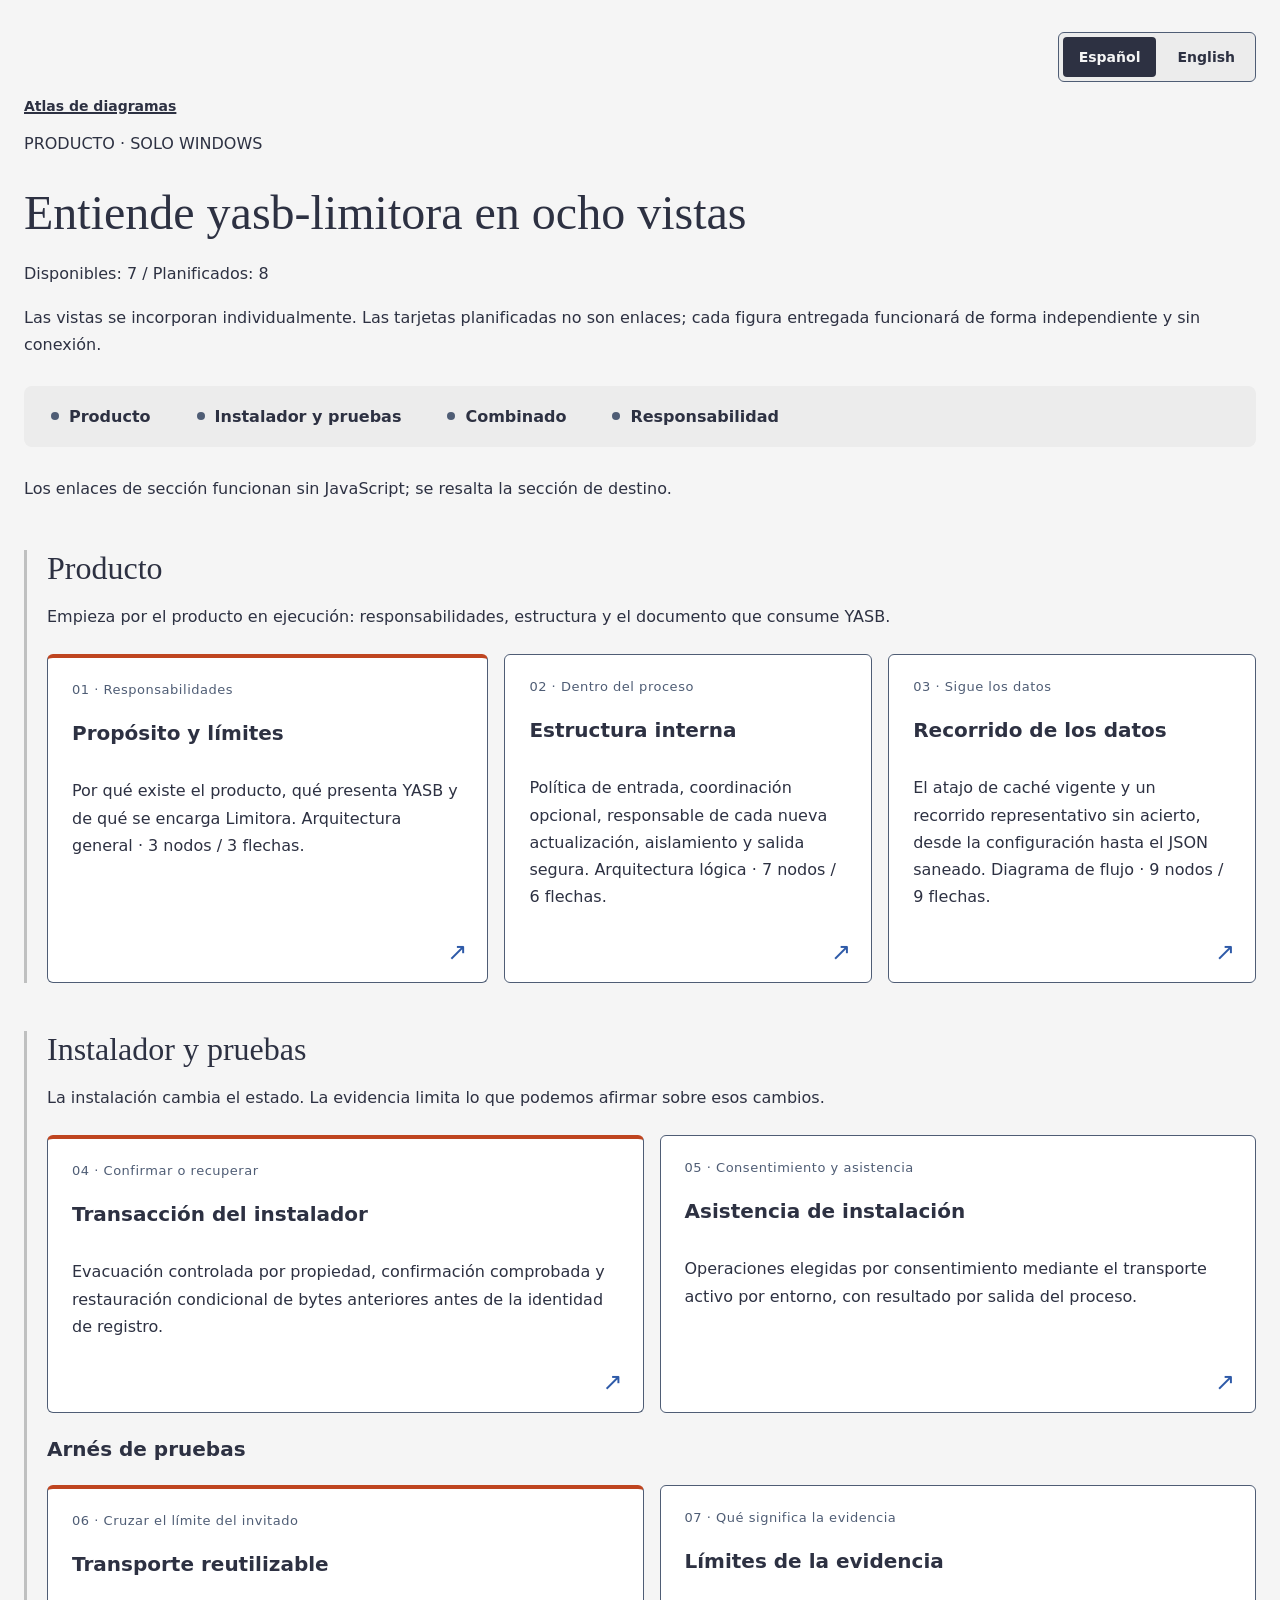
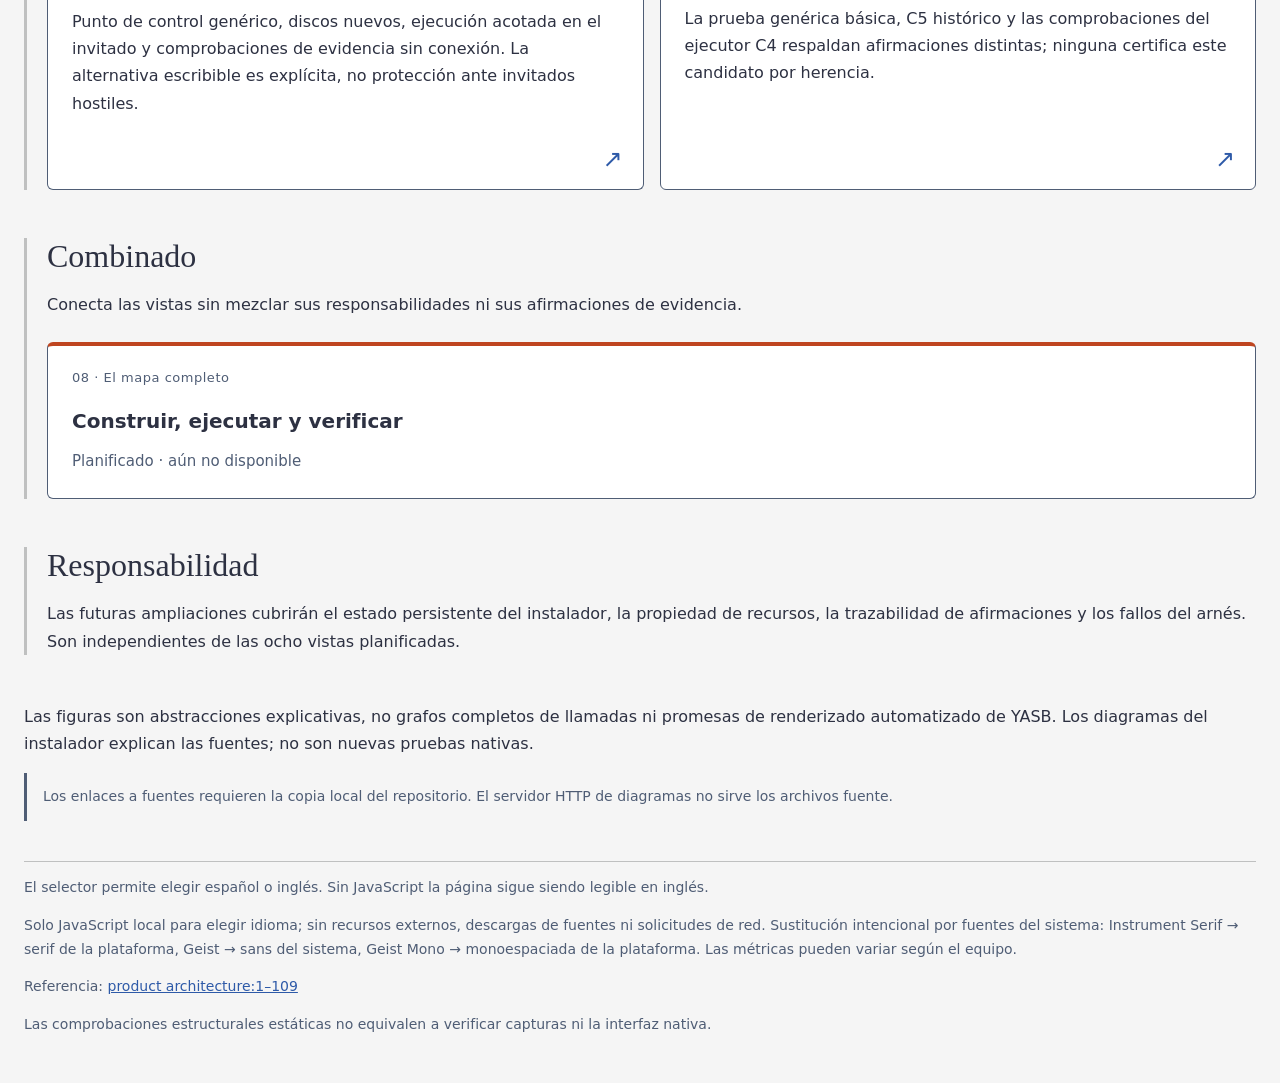
==== docs/diagramas/index.html @ bfb85fe0 "docs(atlas): distinguish historical and current proof claims" ====
<!doctype html>
<html lang="en">
<head>
<meta charset="utf-8">
<meta name="viewport" content="width=device-width, initial-scale=1">
<title>yasb-limitora product diagrams</title>
<style>
*{box-sizing:border-box}
body{margin:0;background:#f5f5f5;color:#2d3142;font-family:'Geist',system-ui,sans-serif}
main{max-width:1280px;min-width:0;margin:auto;padding:32px 24px}
h1{font:400 clamp(32px,4vw,48px) 'Instrument Serif',serif;max-width:840px;line-height:1.15;margin:28px 0 20px}
h2{font:400 32px 'Instrument Serif',serif;margin:0 0 12px}
h3{font-size:20px;margin:0 0 16px}
a{color:#2e5aa8}
p{line-height:1.7}
footer{border-top:1px solid #bfc0c0;margin-top:40px;font-size:14px;color:#4f5d75}
.breadcrumb{display:flex;flex-wrap:wrap;gap:12px;align-items:center;font-size:14px;margin:16px 0;color:#4f5d75}
.breadcrumb [aria-current=page]{font-weight:600;color:#2d3142;text-decoration-thickness:2px}
.section-nav{display:flex;flex-wrap:wrap;gap:8px;padding:8px;background:#ececec;border-radius:8px;margin:28px 0}
.section-nav a{display:flex;align-items:center;gap:10px;padding:12px 18px;border:1px solid transparent;border-radius:4px;color:#2d3142;text-decoration:none;font-weight:600}
.section-nav a::before{content:'';width:8px;height:8px;border-radius:50%;background:#4f5d75;display:inline-block;flex-shrink:0}
.section-nav a:hover{border-color:#2e5aa8}
.atlas-area{margin:48px 0;padding:0 0 0 20px;border-left:3px solid #bfc0c0;scroll-margin-top:24px}
.atlas-area:target{border-left-color:#bf4520}
.card-grid{display:grid;grid-template-columns:1.2fr 1fr 1fr;gap:16px;margin:24px 0}
.installer-grid{grid-template-columns:1fr 1fr}
.atlas-card,.planned-card{position:relative;display:flex;flex-direction:column;min-width:0;padding:24px;background:#fff;border:1px solid #4f5d75;border-radius:6px;color:#2d3142;text-decoration:none}
.atlas-card:first-child,.planned-card:first-child{border-top:4px solid #bf4520}
.atlas-card:hover{border-color:#2e5aa8;background:#ececec}
.card-enter::after{content:'↗';position:absolute;right:20px;bottom:16px;color:#2e5aa8;font-size:24px}
.atlas-card{padding-bottom:56px}
.card-kicker{font-size:13px;letter-spacing:.04em;color:#4f5d75;margin-bottom:24px}
.planned-card p{margin:0;font-size:15px;color:#4f5d75}
.combined-grid{grid-template-columns:1fr}
.source-hint{padding:12px 16px;border-left:3px solid #4f5d75;font-size:14px;color:#4f5d75}
[hidden]{display:none!important}
#language-controls{width:fit-content;margin-left:auto;border:1px solid #4f5d75;border-radius:6px;padding:4px;background:#ececec}
#language-controls button{font:600 14px 'Geist',system-ui,sans-serif;min-height:40px;padding:8px 16px;border:0;background:transparent;color:#2d3142;cursor:pointer}
#language-controls [aria-pressed=true]{background:#2d3142;color:#f5f5f5;border-radius:4px}
a:focus-visible,button:focus-visible{outline:3px solid #2e5aa8;outline-offset:4px}
@media(max-width:900px){.card-grid{grid-template-columns:1fr 1fr}}
@media(max-width:640px){main{padding:20px 16px}.section-nav a{padding:10px 12px}.atlas-area{padding-left:12px}.card-grid{grid-template-columns:1fr}.planned-card{padding:20px}.card-kicker{margin-bottom:16px}}
@media print{#language-controls{display:none}.card-grid{grid-template-columns:1fr 1fr}.planned-card{break-inside:avoid}}
</style>
</head>
<body><main>
<div id="language-controls" hidden role="group" aria-label="Language" data-i18n-label="Language"><button type="button" data-language="es" lang="es" aria-pressed="false">Español</button> <button type="button" data-language="en" lang="en" aria-pressed="false">English</button></div>
<nav class="breadcrumb" aria-label="Breadcrumb" data-i18n-label="Breadcrumb"><a href="index.html" aria-current="page">Diagram atlas</a></nav>
<p>PRODUCT · WINDOWS ONLY</p>
<h1>Understand yasb-limitora in eight views</h1>
<p>Available: 7 / Planned: 8</p>
<p>Views arrive individually. Planned cards are not links; each delivered figure will work independently and offline.</p>
<nav class="section-nav" aria-label="Sections" data-i18n-label="Sections"><a href="#product">Product</a><a href="#installer">Installer &amp; proof</a><a href="#combined">Combined</a><a href="#responsibility">Responsibility</a></nav>
<p>Section links work without JavaScript; the destination section is highlighted.</p>
<section id="product" class="atlas-area">
<h2>Product</h2>
<p>Start with the running product: ownership, structure, and the document YASB consumes.</p>
<div class="card-grid">
<a class="atlas-card" href="purpose.html"><span class="card-kicker">01 · Ownership</span><h3>Purpose and boundaries</h3><p>Why the product exists, what YASB presents, and what Limitora owns. Architecture overview · 3 nodes / 3 arrows.</p><span class="card-enter" aria-hidden="true"></span></a>
<a class="atlas-card" href="structure.html"><span class="card-kicker">02 · Inside the process</span><h3>Internal structure</h3><p>Entry policy, optional coordination, fresh refresh ownership, isolation, and safe output. Logical architecture · 7 nodes / 6 arrows.</p><span class="card-enter" aria-hidden="true"></span></a>
<a class="atlas-card" href="data-journey.html"><span class="card-kicker">03 · Follow the data</span><h3>Data journey</h3><p>The fresh-hit shortcut and representative miss path, from configuration to sanitized JSON. Flowchart · 9 nodes / 9 arrows.</p><span class="card-enter" aria-hidden="true"></span></a>
</div>
</section>
<section id="installer" class="atlas-area">
<h2>Installer &amp; proof</h2>
<p>Installation changes state. Evidence limits what we can claim about those changes.</p>
<div class="card-grid installer-grid">
<a class="atlas-card" href="installer-transaction.html"><span class="card-kicker">04 · Commit or recover</span><h3>Installer transaction</h3><p>Ownership-gated evacuation, checked commit, and conditional restoration of prior bytes before registry identity.</p><span class="card-enter" aria-hidden="true"></span></a>
<a class="atlas-card" href="setup-assist.html"><span class="card-kicker">05 · Consent and assistance</span><h3>Setup assistance</h3><p>Consent-selected operations over the active environment transport, with completion reported by process exit.</p><span class="card-enter" aria-hidden="true"></span></a>
</div>
<div id="proof"><h3>Proof harness</h3>
<div class="card-grid installer-grid">
<a class="atlas-card" href="proof-harness.html"><span class="card-kicker">06 · Across the guest boundary</span><h3>Reusable transport</h3><p>Generic checkpoint, fresh disks, bounded guest execution and offline evidence checks. Writable fallback is explicit, not hostile-guest protection.</p><span class="card-enter" aria-hidden="true"></span></a>
<a class="atlas-card" href="proof-cases.html"><span class="card-kicker">07 · What the evidence means</span><h3>Evidence boundaries</h3><p>Generic smoke, historical C5 and C4 runner checks make different claims; none certifies this candidate by inheritance.</p><span class="card-enter" aria-hidden="true"></span></a>
</div></div>
</section>
<section id="combined" class="atlas-area">
<h2>Combined</h2>
<p>Connect the views without merging their responsibilities or evidence claims.</p>
<div class="card-grid combined-grid">
<article class="planned-card"><span class="card-kicker">08 · The complete map</span><h3>Build, run and verify</h3><p>Planned · not yet available</p></article>
</div>
</section>
<section id="responsibility" class="atlas-area">
<h2>Responsibility</h2>
<p>Future additions will cover persistent installer state, resource ownership, claim traceability, and harness failures. These additions are separate from the eight planned views.</p>
</section>
<p>Figures are explanatory abstractions, not complete call graphs or promises of automated YASB rendering. Installer diagrams explain source behavior, not new native proof.</p>
<p class="source-hint">Source links require the local checkout. The diagram-only HTTP server does not serve source files.</p>
<footer>
<p>Spanish and English are available through the language selector. Without JavaScript the page remains readable in English.</p>
<p>Only local language-selection JavaScript; no external assets, font downloads, or network requests. Intentional system fallback: Instrument Serif → platform serif, Geist → system sans, Geist Mono → platform monospace. Font metrics can vary by machine.</p>
<p>Reference: <a href="../architecture/README.md#L1-L109">product architecture:1–109</a></p>
<p>Static structural checks do not constitute screenshot or native UI verification.</p>
</footer>
</main>
<script>
(() => {
  'use strict';
  const translations = {
    "yasb-limitora product diagrams": "Diagramas del producto yasb-limitora",
    "Language": "Idioma",
    "Breadcrumb": "Ruta de navegación",
    "Sections": "Secciones",
    "Diagram atlas": "Atlas de diagramas",
    "PRODUCT · WINDOWS ONLY": "PRODUCTO · SOLO WINDOWS",
    "Understand yasb-limitora in eight views": "Entiende yasb-limitora en ocho vistas",
    "Available: 7 / Planned: 8": "Disponibles: 7 / Planificados: 8",
    "Views arrive individually. Planned cards are not links; each delivered figure will work independently and offline.": "Las vistas se incorporan individualmente. Las tarjetas planificadas no son enlaces; cada figura entregada funcionará de forma independiente y sin conexión.",
    "Product": "Producto",
    "Installer & proof": "Instalador y pruebas",
    "Combined": "Combinado",
    "Responsibility": "Responsabilidad",
    "Section links work without JavaScript; the destination section is highlighted.": "Los enlaces de sección funcionan sin JavaScript; se resalta la sección de destino.",
    "Start with the running product: ownership, structure, and the document YASB consumes.": "Empieza por el producto en ejecución: responsabilidades, estructura y el documento que consume YASB.",
    "01 · Ownership": "01 · Responsabilidades",
    "02 · Inside the process": "02 · Dentro del proceso",
    "03 · Follow the data": "03 · Sigue los datos",
    "04 · Commit or recover": "04 · Confirmar o recuperar",
    "05 · Consent and assistance": "05 · Consentimiento y asistencia",
    "06 · Across the guest boundary": "06 · Cruzar el límite del invitado",
    "07 · What the evidence means": "07 · Qué significa la evidencia",
    "08 · The complete map": "08 · El mapa completo",
    "Purpose and boundaries": "Propósito y límites",
    "Why the product exists, what YASB presents, and what Limitora owns. Architecture overview · 3 nodes / 3 arrows.": "Por qué existe el producto, qué presenta YASB y de qué se encarga Limitora. Arquitectura general · 3 nodos / 3 flechas.",
    "Internal structure": "Estructura interna",
    "Entry policy, optional coordination, fresh refresh ownership, isolation, and safe output. Logical architecture · 7 nodes / 6 arrows.": "Política de entrada, coordinación opcional, responsable de cada nueva actualización, aislamiento y salida segura. Arquitectura lógica · 7 nodos / 6 flechas.",
    "Data journey": "Recorrido de los datos",
    "The fresh-hit shortcut and representative miss path, from configuration to sanitized JSON. Flowchart · 9 nodes / 9 arrows.": "El atajo de caché vigente y un recorrido representativo sin acierto, desde la configuración hasta el JSON saneado. Diagrama de flujo · 9 nodos / 9 flechas.",
    "Installer transaction": "Transacción del instalador",
    "Ownership-gated evacuation, checked commit, and conditional restoration of prior bytes before registry identity.": "Evacuación controlada por propiedad, confirmación comprobada y restauración condicional de bytes anteriores antes de la identidad de registro.",
    "Setup assistance": "Asistencia de instalación",
    "Consent-selected operations over the active environment transport, with completion reported by process exit.": "Operaciones elegidas por consentimiento mediante el transporte activo por entorno, con resultado por salida del proceso.",
    "Reusable transport": "Transporte reutilizable",
    "Generic checkpoint, fresh disks, bounded guest execution and offline evidence checks. Writable fallback is explicit, not hostile-guest protection.": "Punto de control genérico, discos nuevos, ejecución acotada en el invitado y comprobaciones de evidencia sin conexión. La alternativa escribible es explícita, no protección ante invitados hostiles.",
    "Evidence boundaries": "Límites de la evidencia",
    "Generic smoke, historical C5 and C4 runner checks make different claims; none certifies this candidate by inheritance.": "La prueba genérica básica, C5 histórico y las comprobaciones del ejecutor C4 respaldan afirmaciones distintas; ninguna certifica este candidato por herencia.",
    "Build, run and verify": "Construir, ejecutar y verificar",
    "Planned · not yet available": "Planificado · aún no disponible",
    "Proof harness": "Arnés de pruebas",
    "Installation changes state. Evidence limits what we can claim about those changes.": "La instalación cambia el estado. La evidencia limita lo que podemos afirmar sobre esos cambios.",
    "Connect the views without merging their responsibilities or evidence claims.": "Conecta las vistas sin mezclar sus responsabilidades ni sus afirmaciones de evidencia.",
    "Future additions will cover persistent installer state, resource ownership, claim traceability, and harness failures. These additions are separate from the eight planned views.": "Las futuras ampliaciones cubrirán el estado persistente del instalador, la propiedad de recursos, la trazabilidad de afirmaciones y los fallos del arnés. Son independientes de las ocho vistas planificadas.",
    "Figures are explanatory abstractions, not complete call graphs or promises of automated YASB rendering. Installer diagrams explain source behavior, not new native proof.": "Las figuras son abstracciones explicativas, no grafos completos de llamadas ni promesas de renderizado automatizado de YASB. Los diagramas del instalador explican las fuentes; no son nuevas pruebas nativas.",
    "Source links require the local checkout. The diagram-only HTTP server does not serve source files.": "Los enlaces a fuentes requieren la copia local del repositorio. El servidor HTTP de diagramas no sirve los archivos fuente.",
    "Spanish and English are available through the language selector. Without JavaScript the page remains readable in English.": "El selector permite elegir español o inglés. Sin JavaScript la página sigue siendo legible en inglés.",
    "Only local language-selection JavaScript; no external assets, font downloads, or network requests. Intentional system fallback: Instrument Serif → platform serif, Geist → system sans, Geist Mono → platform monospace. Font metrics can vary by machine.": "Solo JavaScript local para elegir idioma; sin recursos externos, descargas de fuentes ni solicitudes de red. Sustitución intencional por fuentes del sistema: Instrument Serif → serif de la plataforma, Geist → sans del sistema, Geist Mono → monoespaciada de la plataforma. Las métricas pueden variar según el equipo.",
    "Reference:": "Referencia:",
    "Static structural checks do not constitute screenshot or native UI verification.": "Las comprobaciones estructurales estáticas no equivalen a verificar capturas ni la interfaz nativa."
  };
  const walker = document.createTreeWalker(document.documentElement, NodeFilter.SHOW_TEXT);
  const entries = [];
  while (walker.nextNode()) {
    const node = walker.currentNode;
    if (node.parentElement.closest('script, style, code, button')) continue;
    const english = node.textContent.trim();
    if (Object.prototype.hasOwnProperty.call(translations, english)) {
      entries.push({node, original: node.textContent, english});
    }
  }
  const controls = document.getElementById('language-controls');
  const buttons = controls.querySelectorAll('button');
  const applyLanguage = language => {
    for (const {node, original, english} of entries) {
      node.textContent = original.replace(english, language === 'es' ? translations[english] : english);
    }
    document.documentElement.lang = language;
    for (const element of document.querySelectorAll('[data-i18n-label]')) {
      const english = element.dataset.i18nLabel;
      element.setAttribute('aria-label', language === 'es' ? translations[english] : english);
    }
    for (const button of buttons) button.setAttribute('aria-pressed', String(button.dataset.language === language));
  };
  let language = 'es';
  try {
    const saved = localStorage.getItem('yasb-limitora-language');
    if (saved === 'es' || saved === 'en') language = saved;
  } catch (_) { /* Storage may be unavailable, including on file://. */ }
  applyLanguage(language);
  for (const button of buttons) button.addEventListener('click', () => {
    const selected = button.dataset.language;
    if (selected !== 'es' && selected !== 'en') return;
    applyLanguage(selected);
    try { localStorage.setItem('yasb-limitora-language', selected); } catch (_) { /* Session-only choice. */ }
  });
  controls.hidden = false;
})();
</script>
</body>
</html>
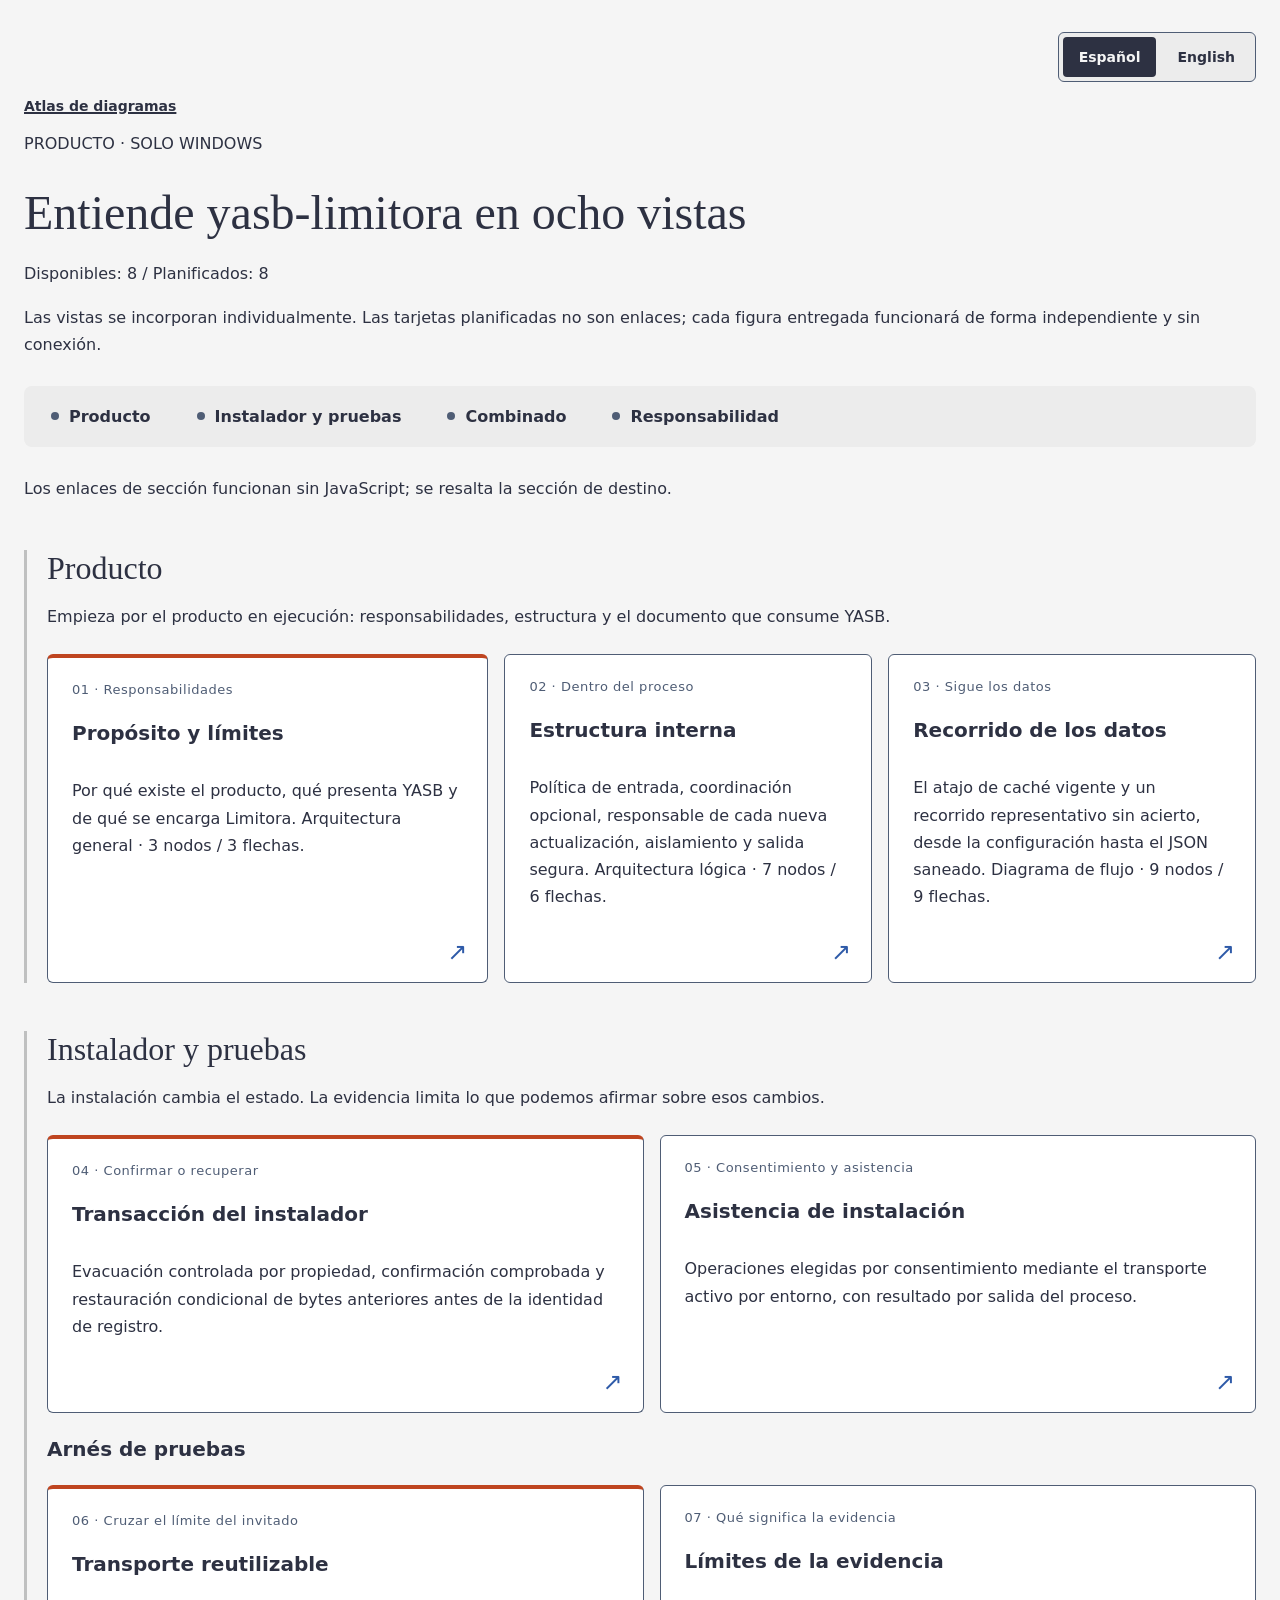
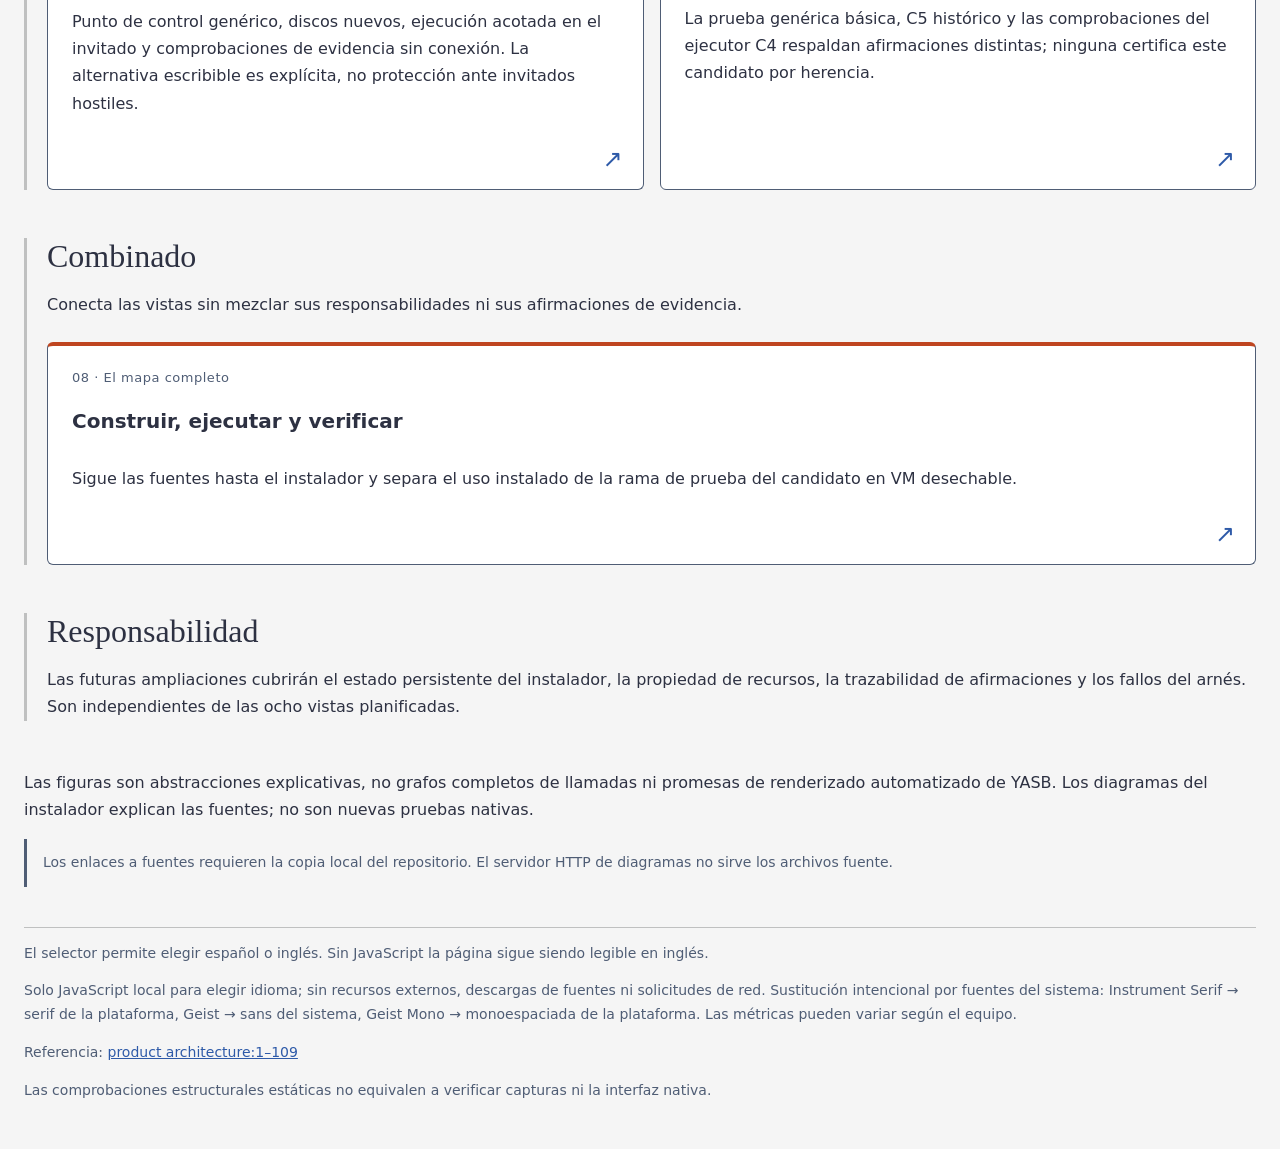
==== commit a6a97e5b: "docs(atlas): connect build installation runtime and verification" ====
--- a/docs/diagramas/index.html
+++ b/docs/diagramas/index.html
@@ -48,7 +48,7 @@
 <nav class="breadcrumb" aria-label="Breadcrumb" data-i18n-label="Breadcrumb"><a href="index.html" aria-current="page">Diagram atlas</a></nav>
 <p>PRODUCT · WINDOWS ONLY</p>
 <h1>Understand yasb-limitora in eight views</h1>
-<p>Available: 7 / Planned: 8</p>
+<p>Available: 8 / Planned: 8</p>
 <p>Views arrive individually. Planned cards are not links; each delivered figure will work independently and offline.</p>
 <nav class="section-nav" aria-label="Sections" data-i18n-label="Sections"><a href="#product">Product</a><a href="#installer">Installer &amp; proof</a><a href="#combined">Combined</a><a href="#responsibility">Responsibility</a></nav>
 <p>Section links work without JavaScript; the destination section is highlighted.</p>
@@ -78,7 +78,7 @@
 <h2>Combined</h2>
 <p>Connect the views without merging their responsibilities or evidence claims.</p>
 <div class="card-grid combined-grid">
-<article class="planned-card"><span class="card-kicker">08 · The complete map</span><h3>Build, run and verify</h3><p>Planned · not yet available</p></article>
+<a class="atlas-card" href="lifecycle-verify.html"><span class="card-kicker">08 · The complete map</span><h3>Build, run and verify</h3><p>Follow source to setup, then separate installed runtime from the disposable-VM candidate proof branch.</p><span class="card-enter" aria-hidden="true"></span></a>
 </div>
 </section>
 <section id="responsibility" class="atlas-area">
@@ -105,7 +105,7 @@
     "Diagram atlas": "Atlas de diagramas",
     "PRODUCT · WINDOWS ONLY": "PRODUCTO · SOLO WINDOWS",
     "Understand yasb-limitora in eight views": "Entiende yasb-limitora en ocho vistas",
-    "Available: 7 / Planned: 8": "Disponibles: 7 / Planificados: 8",
+    "Available: 8 / Planned: 8": "Disponibles: 8 / Planificados: 8",
     "Views arrive individually. Planned cards are not links; each delivered figure will work independently and offline.": "Las vistas se incorporan individualmente. Las tarjetas planificadas no son enlaces; cada figura entregada funcionará de forma independiente y sin conexión.",
     "Product": "Producto",
     "Installer & proof": "Instalador y pruebas",
@@ -136,6 +136,7 @@
     "Evidence boundaries": "Límites de la evidencia",
     "Generic smoke, historical C5 and C4 runner checks make different claims; none certifies this candidate by inheritance.": "La prueba genérica básica, C5 histórico y las comprobaciones del ejecutor C4 respaldan afirmaciones distintas; ninguna certifica este candidato por herencia.",
     "Build, run and verify": "Construir, ejecutar y verificar",
+    "Follow source to setup, then separate installed runtime from the disposable-VM candidate proof branch.": "Sigue las fuentes hasta el instalador y separa el uso instalado de la rama de prueba del candidato en VM desechable.",
     "Planned · not yet available": "Planificado · aún no disponible",
     "Proof harness": "Arnés de pruebas",
     "Installation changes state. Evidence limits what we can claim about those changes.": "La instalación cambia el estado. La evidencia limita lo que podemos afirmar sobre esos cambios.",
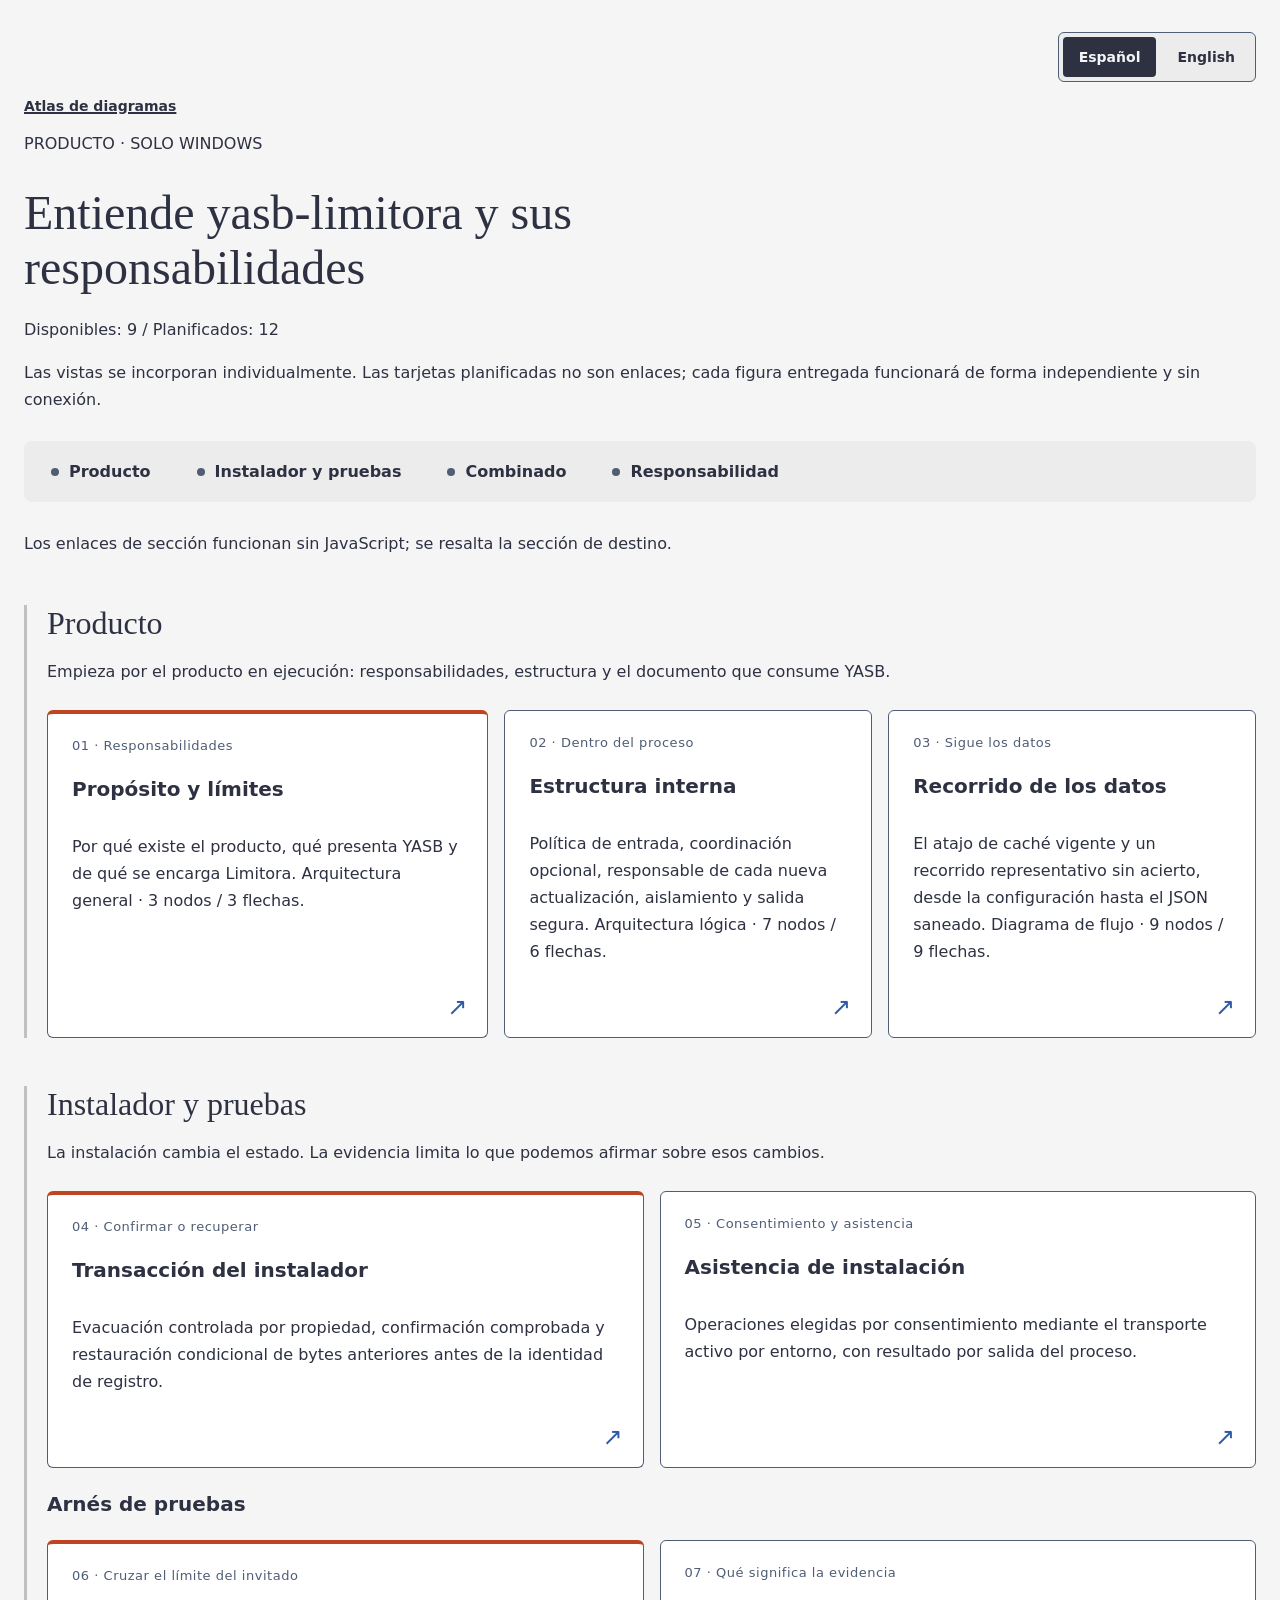
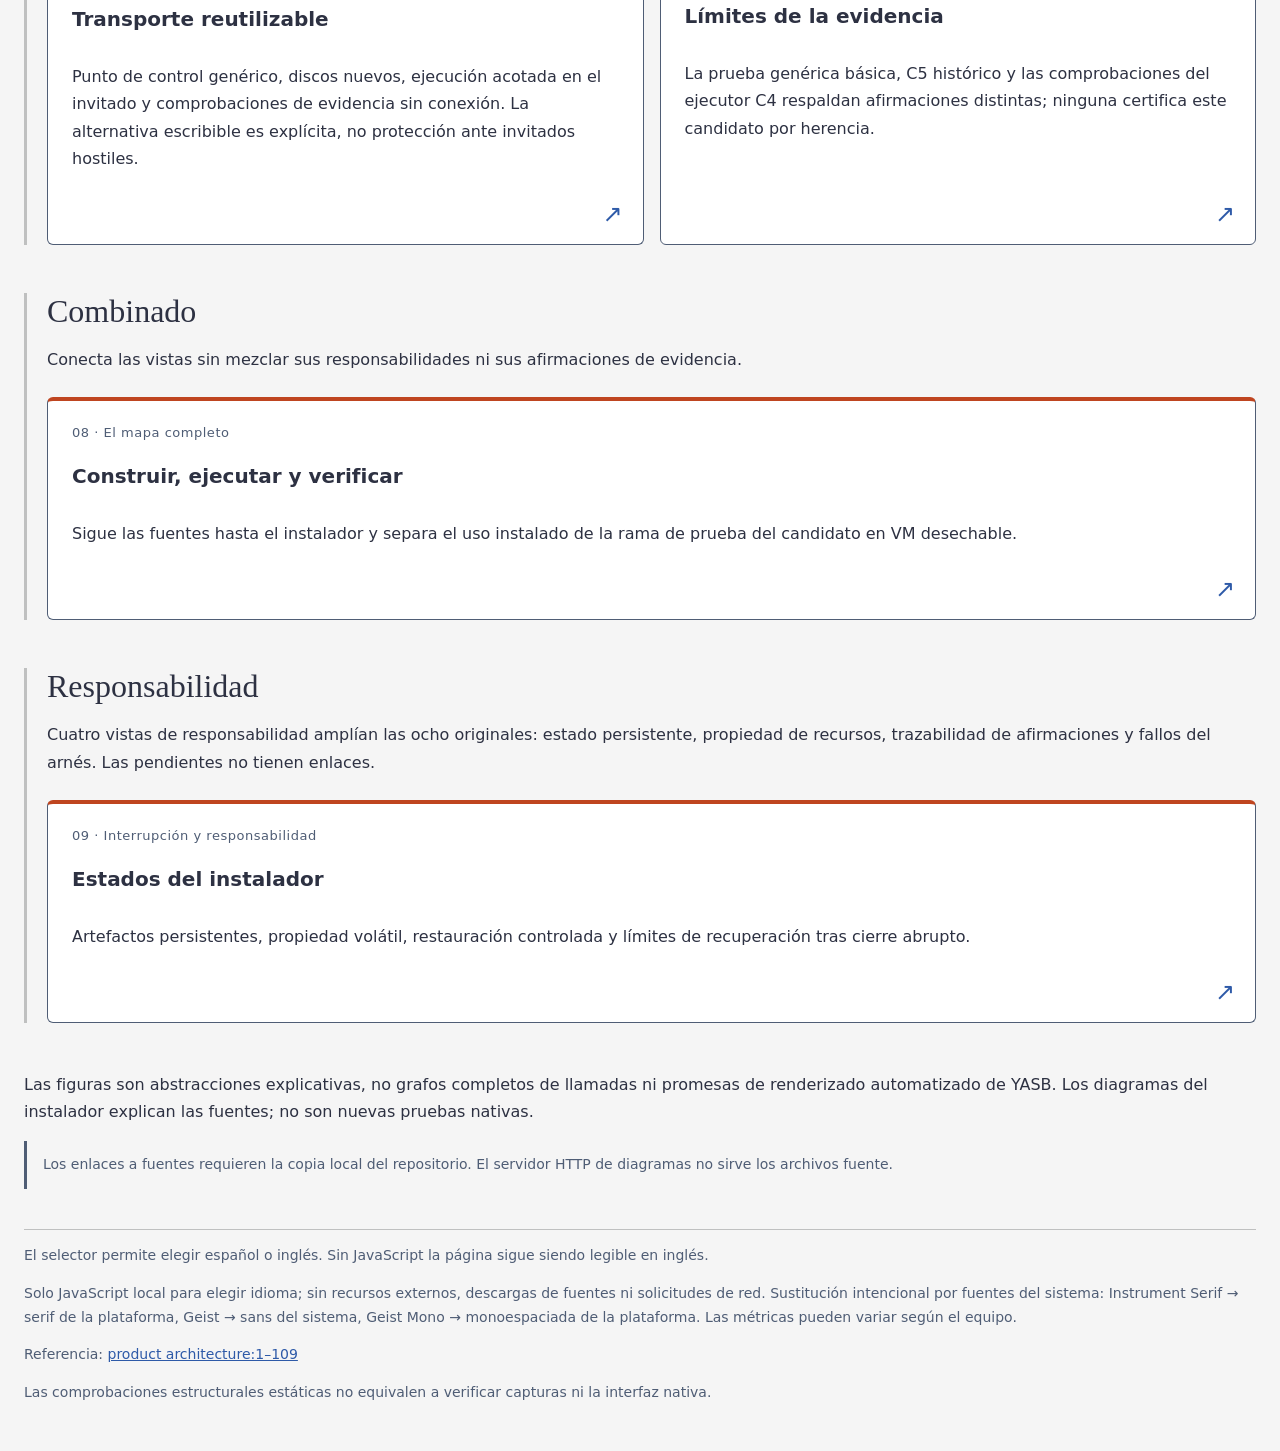
==== commit 13b5957f: "docs(atlas): expose persistent installer states and recovery gaps" ====
--- a/docs/diagramas/index.html
+++ b/docs/diagramas/index.html
@@ -47,8 +47,8 @@
 <div id="language-controls" hidden role="group" aria-label="Language" data-i18n-label="Language"><button type="button" data-language="es" lang="es" aria-pressed="false">Español</button> <button type="button" data-language="en" lang="en" aria-pressed="false">English</button></div>
 <nav class="breadcrumb" aria-label="Breadcrumb" data-i18n-label="Breadcrumb"><a href="index.html" aria-current="page">Diagram atlas</a></nav>
 <p>PRODUCT · WINDOWS ONLY</p>
-<h1>Understand yasb-limitora in eight views</h1>
-<p>Available: 8 / Planned: 8</p>
+<h1>Understand yasb-limitora and its responsibilities</h1>
+<p>Available: 9 / Planned: 12</p>
 <p>Views arrive individually. Planned cards are not links; each delivered figure will work independently and offline.</p>
 <nav class="section-nav" aria-label="Sections" data-i18n-label="Sections"><a href="#product">Product</a><a href="#installer">Installer &amp; proof</a><a href="#combined">Combined</a><a href="#responsibility">Responsibility</a></nav>
 <p>Section links work without JavaScript; the destination section is highlighted.</p>
@@ -83,7 +83,8 @@
 </section>
 <section id="responsibility" class="atlas-area">
 <h2>Responsibility</h2>
-<p>Future additions will cover persistent installer state, resource ownership, claim traceability, and harness failures. These additions are separate from the eight planned views.</p>
+<p>Four responsibility views extend the original eight: persistent state, resource ownership, claim traceability, and harness failures. Pending views are not linked.</p>
+<div class="card-grid combined-grid"><a class="atlas-card" href="installer-states.html"><span class="card-kicker">09 · Interruption and responsibility</span><h3>Installer states</h3><p>Persistent artifacts, volatile ownership, guarded restoration and the limits of crash recovery.</p><span class="card-enter" aria-hidden="true"></span></a></div>
 </section>
 <p>Figures are explanatory abstractions, not complete call graphs or promises of automated YASB rendering. Installer diagrams explain source behavior, not new native proof.</p>
 <p class="source-hint">Source links require the local checkout. The diagram-only HTTP server does not serve source files.</p>
@@ -104,8 +105,8 @@
     "Sections": "Secciones",
     "Diagram atlas": "Atlas de diagramas",
     "PRODUCT · WINDOWS ONLY": "PRODUCTO · SOLO WINDOWS",
-    "Understand yasb-limitora in eight views": "Entiende yasb-limitora en ocho vistas",
-    "Available: 8 / Planned: 8": "Disponibles: 8 / Planificados: 8",
+    "Understand yasb-limitora and its responsibilities": "Entiende yasb-limitora y sus responsabilidades",
+    "Available: 9 / Planned: 12": "Disponibles: 9 / Planificados: 12",
     "Views arrive individually. Planned cards are not links; each delivered figure will work independently and offline.": "Las vistas se incorporan individualmente. Las tarjetas planificadas no son enlaces; cada figura entregada funcionará de forma independiente y sin conexión.",
     "Product": "Producto",
     "Installer & proof": "Instalador y pruebas",
@@ -141,7 +142,10 @@
     "Proof harness": "Arnés de pruebas",
     "Installation changes state. Evidence limits what we can claim about those changes.": "La instalación cambia el estado. La evidencia limita lo que podemos afirmar sobre esos cambios.",
     "Connect the views without merging their responsibilities or evidence claims.": "Conecta las vistas sin mezclar sus responsabilidades ni sus afirmaciones de evidencia.",
-    "Future additions will cover persistent installer state, resource ownership, claim traceability, and harness failures. These additions are separate from the eight planned views.": "Las futuras ampliaciones cubrirán el estado persistente del instalador, la propiedad de recursos, la trazabilidad de afirmaciones y los fallos del arnés. Son independientes de las ocho vistas planificadas.",
+    "Four responsibility views extend the original eight: persistent state, resource ownership, claim traceability, and harness failures. Pending views are not linked.": "Cuatro vistas de responsabilidad amplían las ocho originales: estado persistente, propiedad de recursos, trazabilidad de afirmaciones y fallos del arnés. Las pendientes no tienen enlaces.",
+    "09 · Interruption and responsibility": "09 · Interrupción y responsabilidad",
+    "Installer states": "Estados del instalador",
+    "Persistent artifacts, volatile ownership, guarded restoration and the limits of crash recovery.": "Artefactos persistentes, propiedad volátil, restauración controlada y límites de recuperación tras cierre abrupto.",
     "Figures are explanatory abstractions, not complete call graphs or promises of automated YASB rendering. Installer diagrams explain source behavior, not new native proof.": "Las figuras son abstracciones explicativas, no grafos completos de llamadas ni promesas de renderizado automatizado de YASB. Los diagramas del instalador explican las fuentes; no son nuevas pruebas nativas.",
     "Source links require the local checkout. The diagram-only HTTP server does not serve source files.": "Los enlaces a fuentes requieren la copia local del repositorio. El servidor HTTP de diagramas no sirve los archivos fuente.",
     "Spanish and English are available through the language selector. Without JavaScript the page remains readable in English.": "El selector permite elegir español o inglés. Sin JavaScript la página sigue siendo legible en inglés.",
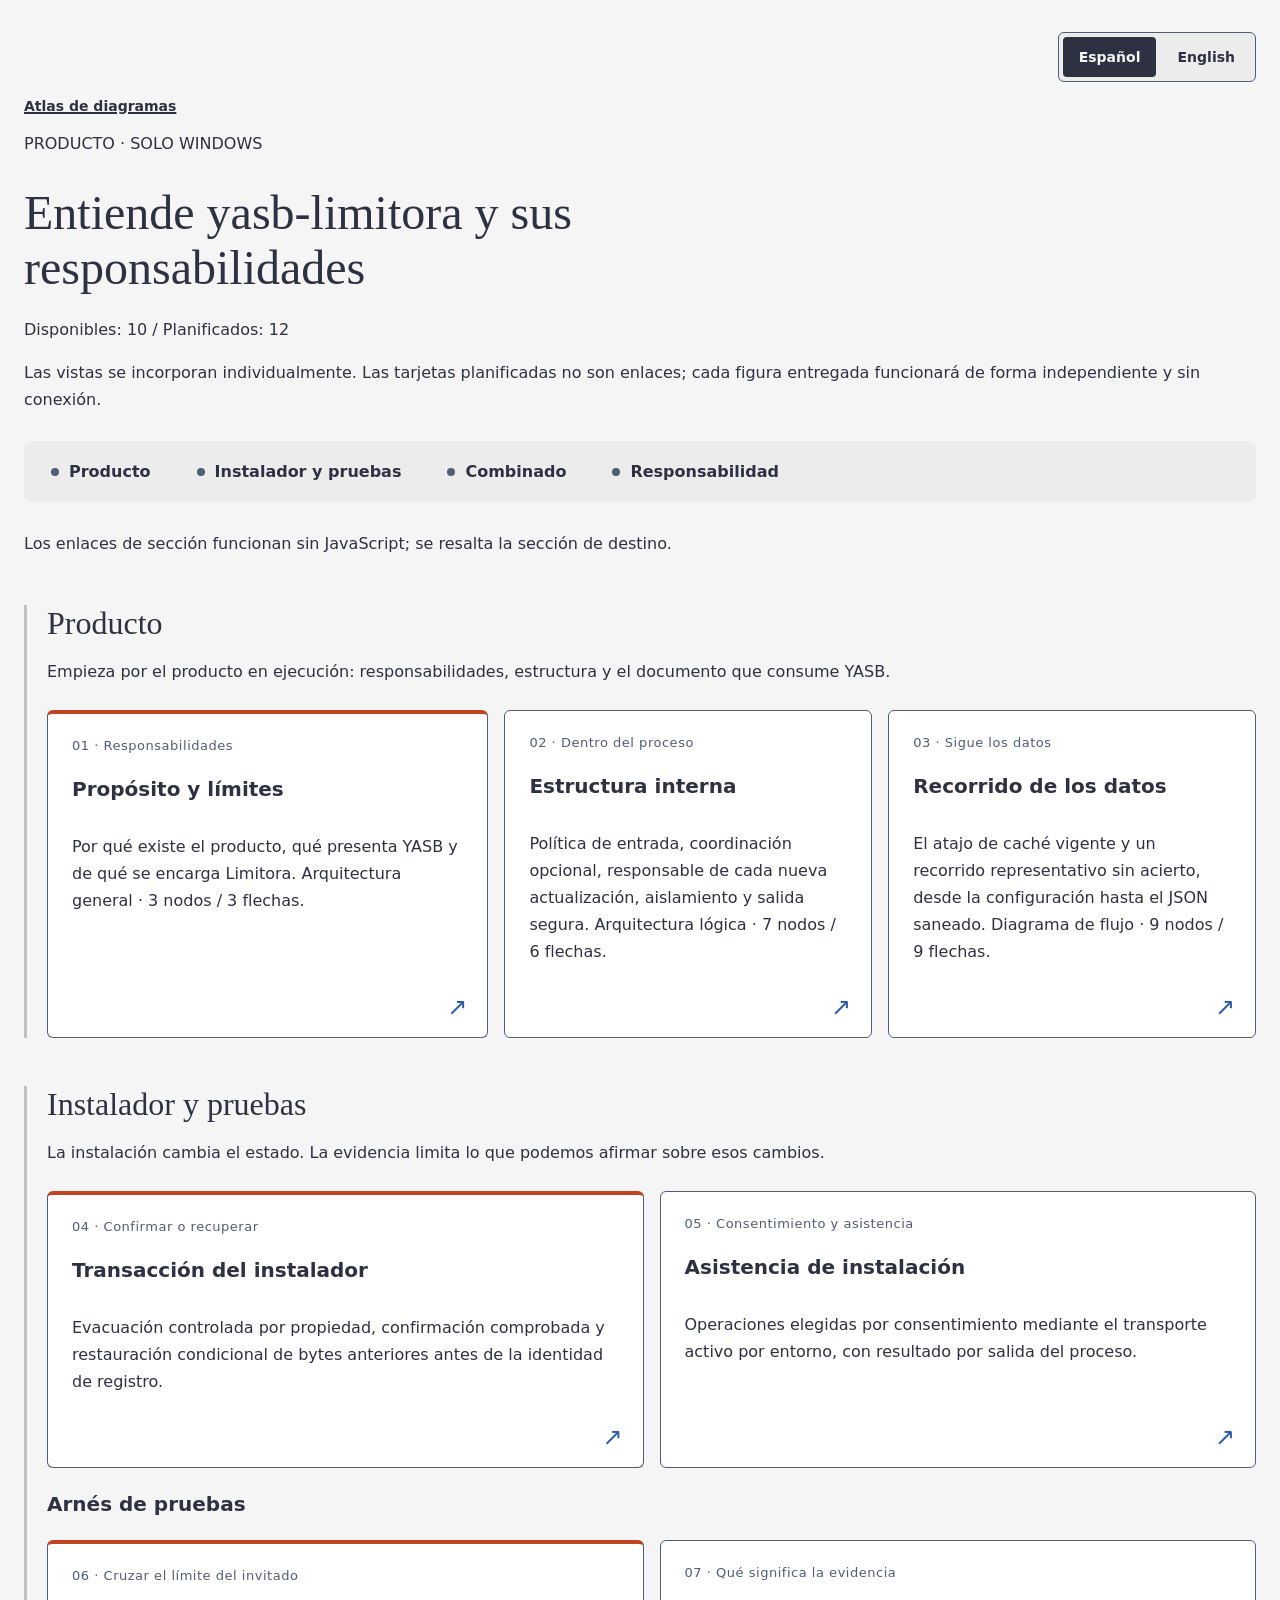
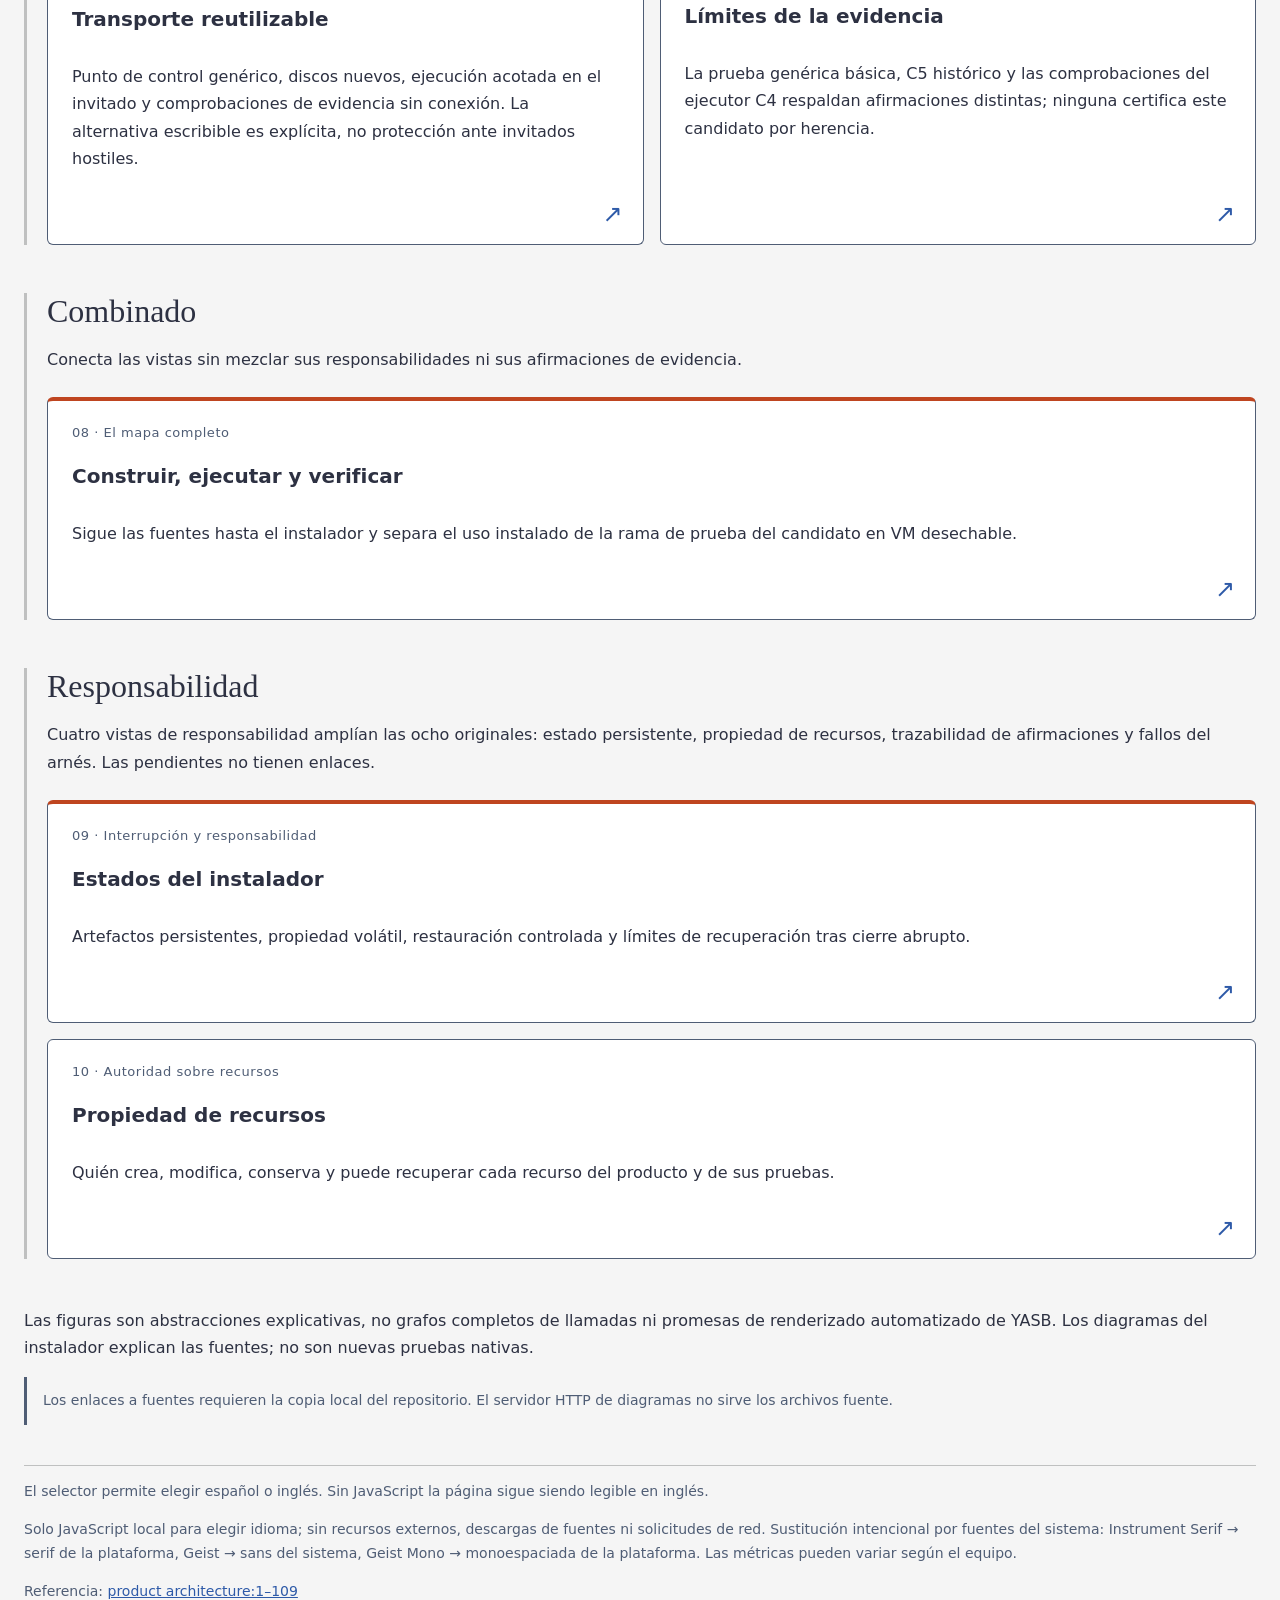
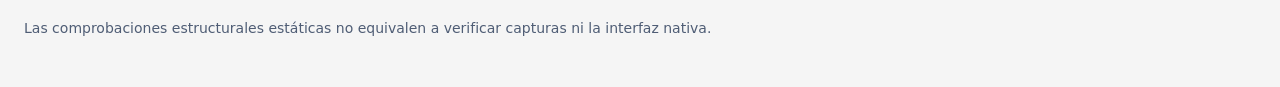
==== commit 3b70204f: "docs(atlas): assign resource ownership and recovery authority" ====
--- a/docs/diagramas/index.html
+++ b/docs/diagramas/index.html
@@ -48,7 +48,7 @@
 <nav class="breadcrumb" aria-label="Breadcrumb" data-i18n-label="Breadcrumb"><a href="index.html" aria-current="page">Diagram atlas</a></nav>
 <p>PRODUCT · WINDOWS ONLY</p>
 <h1>Understand yasb-limitora and its responsibilities</h1>
-<p>Available: 9 / Planned: 12</p>
+<p>Available: 10 / Planned: 12</p>
 <p>Views arrive individually. Planned cards are not links; each delivered figure will work independently and offline.</p>
 <nav class="section-nav" aria-label="Sections" data-i18n-label="Sections"><a href="#product">Product</a><a href="#installer">Installer &amp; proof</a><a href="#combined">Combined</a><a href="#responsibility">Responsibility</a></nav>
 <p>Section links work without JavaScript; the destination section is highlighted.</p>
@@ -84,7 +84,7 @@
 <section id="responsibility" class="atlas-area">
 <h2>Responsibility</h2>
 <p>Four responsibility views extend the original eight: persistent state, resource ownership, claim traceability, and harness failures. Pending views are not linked.</p>
-<div class="card-grid combined-grid"><a class="atlas-card" href="installer-states.html"><span class="card-kicker">09 · Interruption and responsibility</span><h3>Installer states</h3><p>Persistent artifacts, volatile ownership, guarded restoration and the limits of crash recovery.</p><span class="card-enter" aria-hidden="true"></span></a></div>
+<div class="card-grid combined-grid"><a class="atlas-card" href="installer-states.html"><span class="card-kicker">09 · Interruption and responsibility</span><h3>Installer states</h3><p>Persistent artifacts, volatile ownership, guarded restoration and the limits of crash recovery.</p><span class="card-enter" aria-hidden="true"></span></a><a class="atlas-card" href="resource-ownership.html"><span class="card-kicker">10 · Resource authority</span><h3>Resource ownership</h3><p>Who creates, modifies, retains and may recover each product and proof resource.</p><span class="card-enter" aria-hidden="true"></span></a></div>
 </section>
 <p>Figures are explanatory abstractions, not complete call graphs or promises of automated YASB rendering. Installer diagrams explain source behavior, not new native proof.</p>
 <p class="source-hint">Source links require the local checkout. The diagram-only HTTP server does not serve source files.</p>
@@ -106,7 +106,7 @@
     "Diagram atlas": "Atlas de diagramas",
     "PRODUCT · WINDOWS ONLY": "PRODUCTO · SOLO WINDOWS",
     "Understand yasb-limitora and its responsibilities": "Entiende yasb-limitora y sus responsabilidades",
-    "Available: 9 / Planned: 12": "Disponibles: 9 / Planificados: 12",
+    "Available: 10 / Planned: 12": "Disponibles: 10 / Planificados: 12",
     "Views arrive individually. Planned cards are not links; each delivered figure will work independently and offline.": "Las vistas se incorporan individualmente. Las tarjetas planificadas no son enlaces; cada figura entregada funcionará de forma independiente y sin conexión.",
     "Product": "Producto",
     "Installer & proof": "Instalador y pruebas",
@@ -145,6 +145,9 @@
     "Four responsibility views extend the original eight: persistent state, resource ownership, claim traceability, and harness failures. Pending views are not linked.": "Cuatro vistas de responsabilidad amplían las ocho originales: estado persistente, propiedad de recursos, trazabilidad de afirmaciones y fallos del arnés. Las pendientes no tienen enlaces.",
     "09 · Interruption and responsibility": "09 · Interrupción y responsabilidad",
     "Installer states": "Estados del instalador",
+    "10 · Resource authority": "10 · Autoridad sobre recursos",
+    "Resource ownership": "Propiedad de recursos",
+    "Who creates, modifies, retains and may recover each product and proof resource.": "Quién crea, modifica, conserva y puede recuperar cada recurso del producto y de sus pruebas.",
     "Persistent artifacts, volatile ownership, guarded restoration and the limits of crash recovery.": "Artefactos persistentes, propiedad volátil, restauración controlada y límites de recuperación tras cierre abrupto.",
     "Figures are explanatory abstractions, not complete call graphs or promises of automated YASB rendering. Installer diagrams explain source behavior, not new native proof.": "Las figuras son abstracciones explicativas, no grafos completos de llamadas ni promesas de renderizado automatizado de YASB. Los diagramas del instalador explican las fuentes; no son nuevas pruebas nativas.",
     "Source links require the local checkout. The diagram-only HTTP server does not serve source files.": "Los enlaces a fuentes requieren la copia local del repositorio. El servidor HTTP de diagramas no sirve los archivos fuente.",
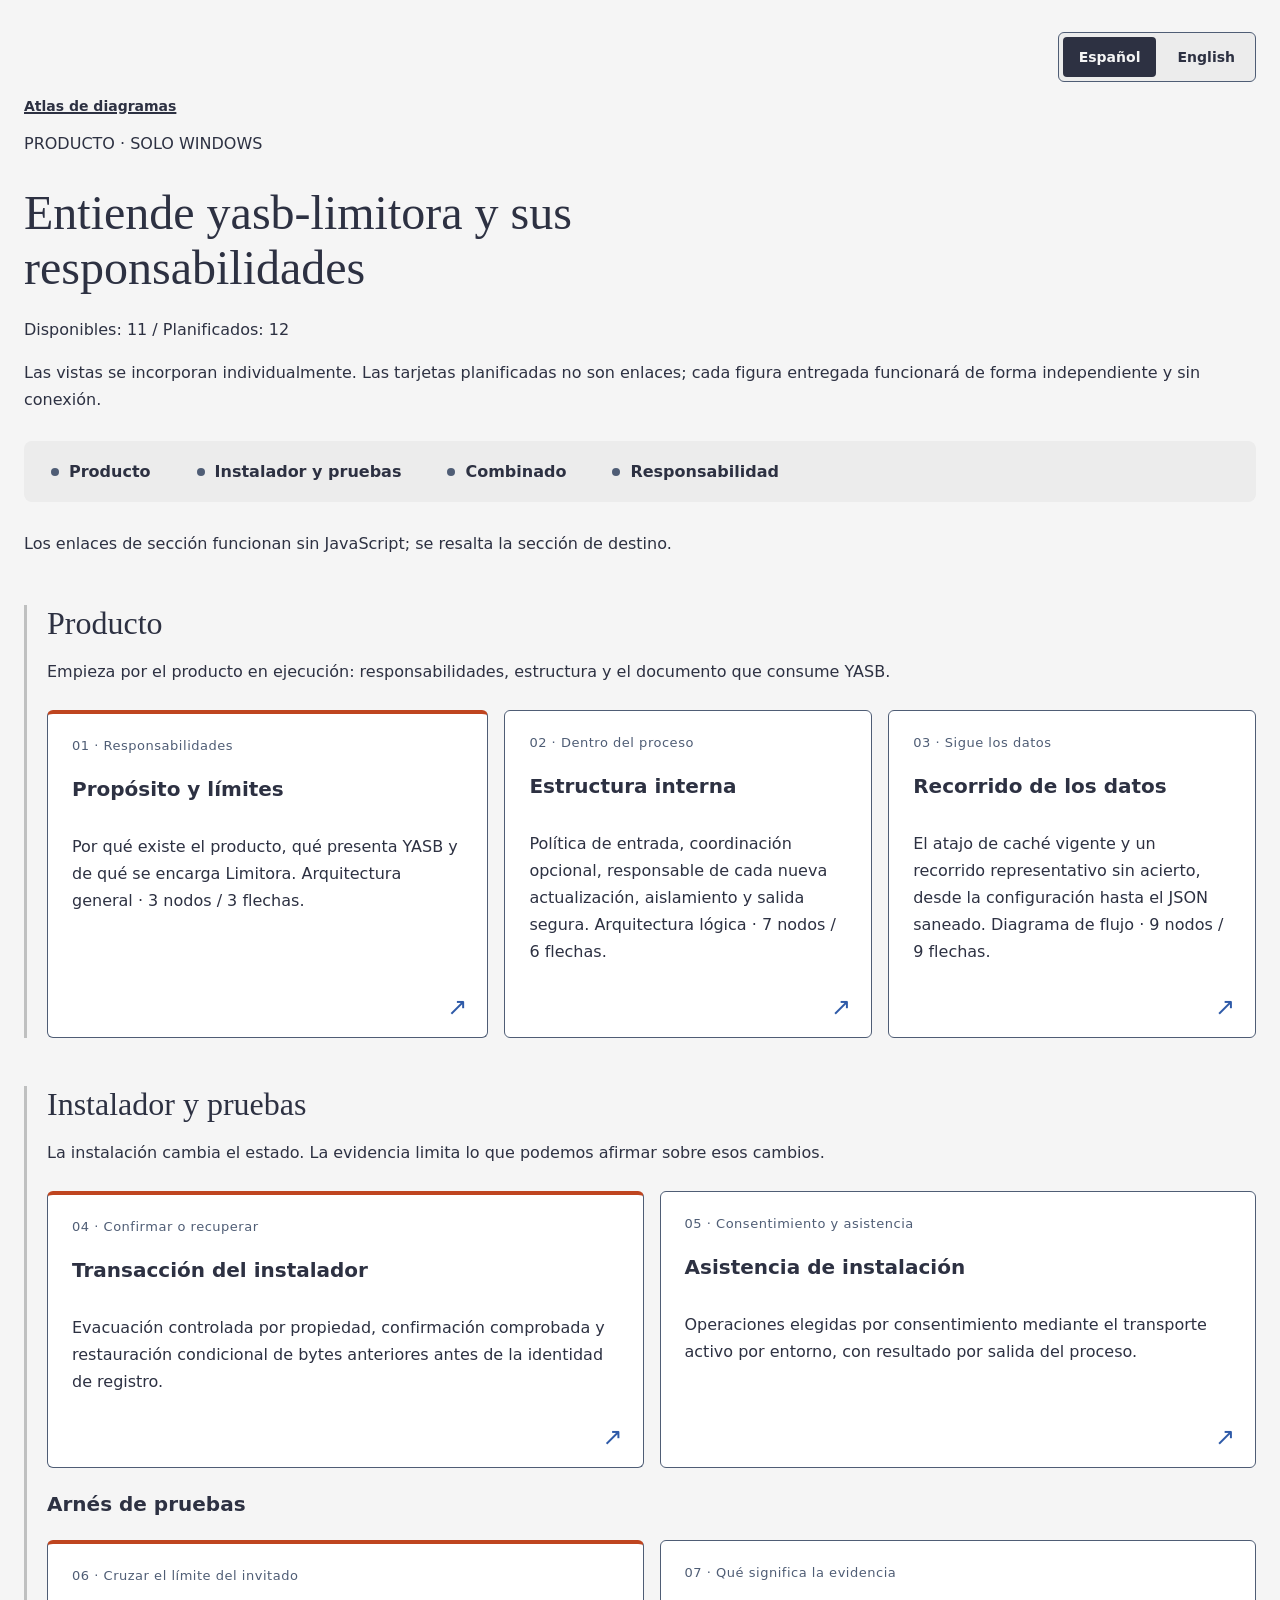
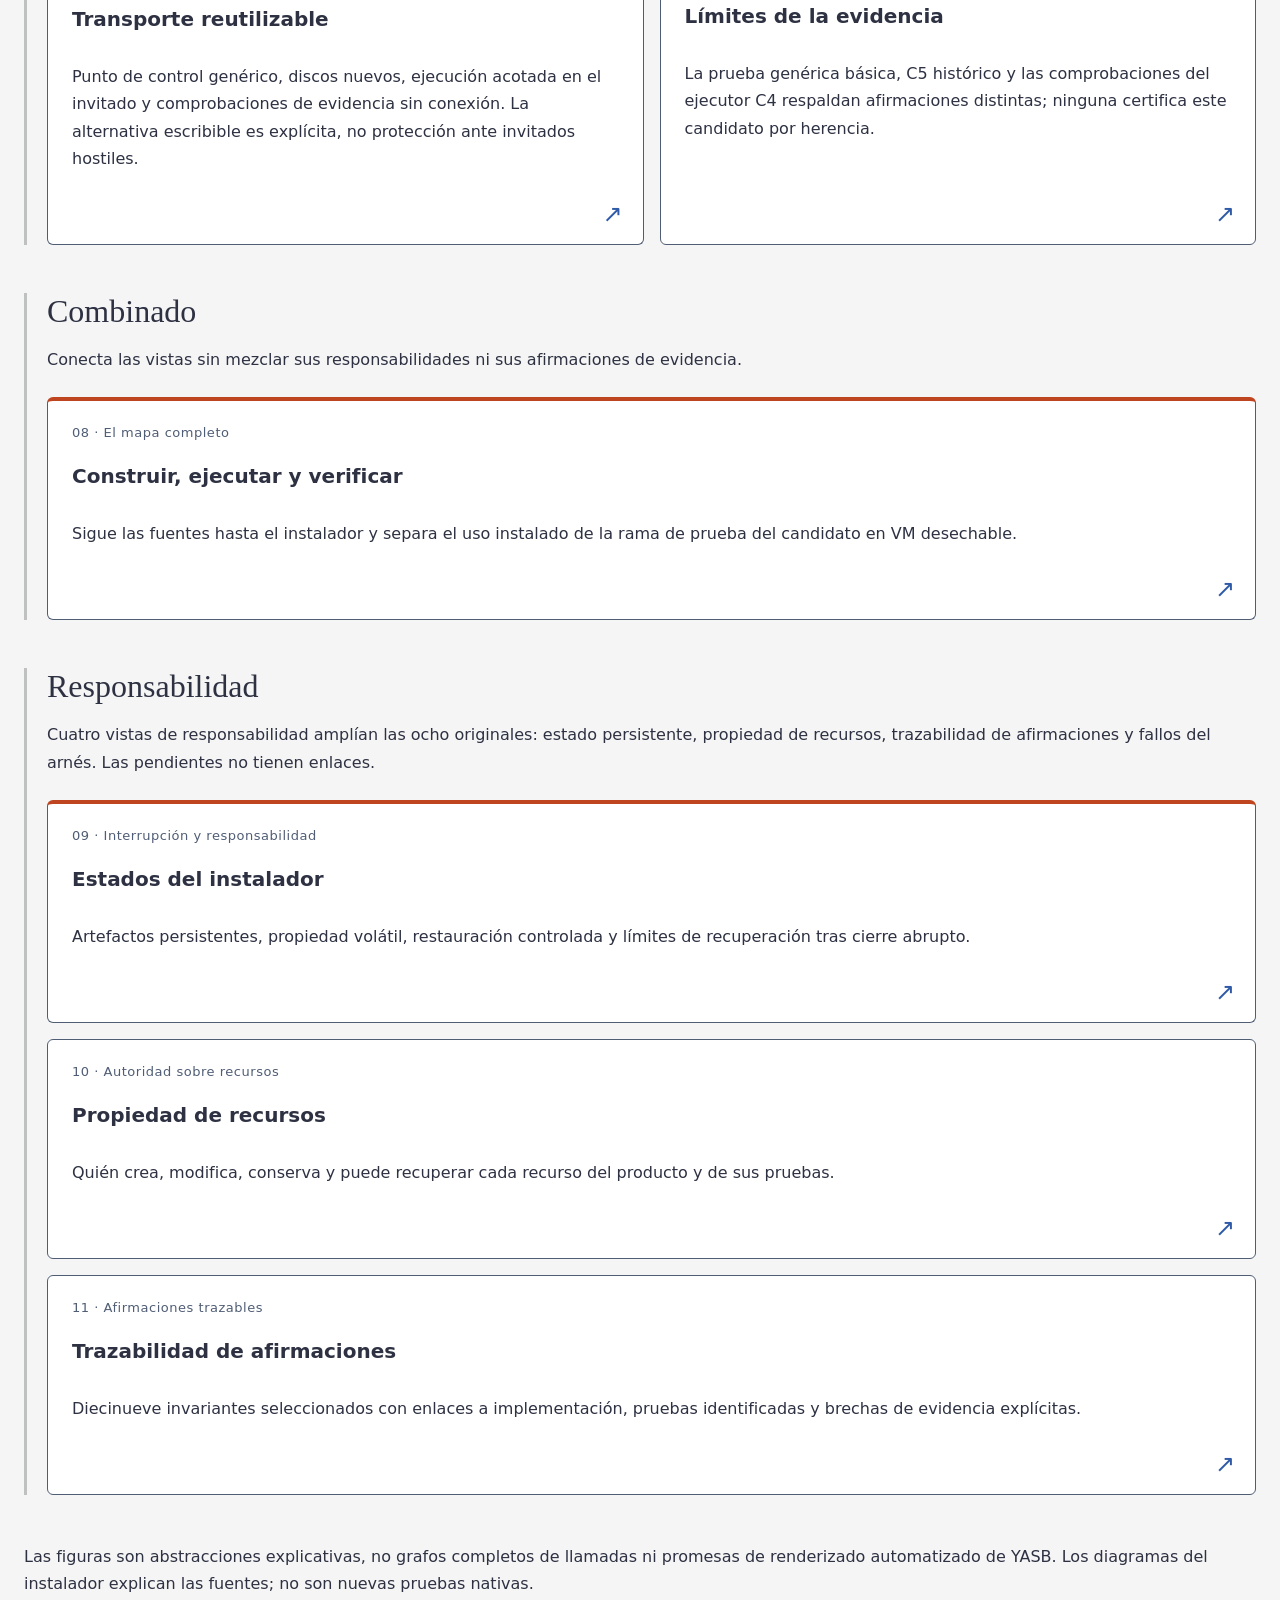
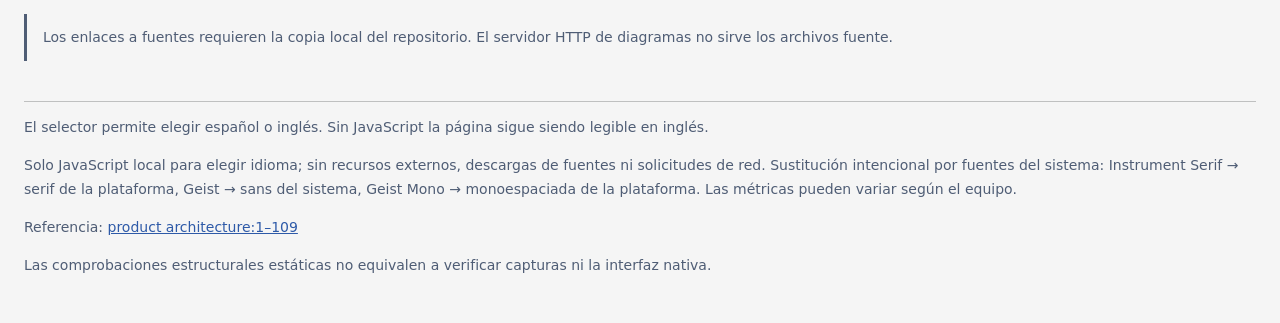
==== commit 2fb59632: "docs(atlas): trace invariants to implementation tests and evidence gaps" ====
--- a/docs/diagramas/index.html
+++ b/docs/diagramas/index.html
@@ -48,7 +48,7 @@
 <nav class="breadcrumb" aria-label="Breadcrumb" data-i18n-label="Breadcrumb"><a href="index.html" aria-current="page">Diagram atlas</a></nav>
 <p>PRODUCT · WINDOWS ONLY</p>
 <h1>Understand yasb-limitora and its responsibilities</h1>
-<p>Available: 10 / Planned: 12</p>
+<p>Available: 11 / Planned: 12</p>
 <p>Views arrive individually. Planned cards are not links; each delivered figure will work independently and offline.</p>
 <nav class="section-nav" aria-label="Sections" data-i18n-label="Sections"><a href="#product">Product</a><a href="#installer">Installer &amp; proof</a><a href="#combined">Combined</a><a href="#responsibility">Responsibility</a></nav>
 <p>Section links work without JavaScript; the destination section is highlighted.</p>
@@ -84,7 +84,7 @@
 <section id="responsibility" class="atlas-area">
 <h2>Responsibility</h2>
 <p>Four responsibility views extend the original eight: persistent state, resource ownership, claim traceability, and harness failures. Pending views are not linked.</p>
-<div class="card-grid combined-grid"><a class="atlas-card" href="installer-states.html"><span class="card-kicker">09 · Interruption and responsibility</span><h3>Installer states</h3><p>Persistent artifacts, volatile ownership, guarded restoration and the limits of crash recovery.</p><span class="card-enter" aria-hidden="true"></span></a><a class="atlas-card" href="resource-ownership.html"><span class="card-kicker">10 · Resource authority</span><h3>Resource ownership</h3><p>Who creates, modifies, retains and may recover each product and proof resource.</p><span class="card-enter" aria-hidden="true"></span></a></div>
+<div class="card-grid combined-grid"><a class="atlas-card" href="installer-states.html"><span class="card-kicker">09 · Interruption and responsibility</span><h3>Installer states</h3><p>Persistent artifacts, volatile ownership, guarded restoration and the limits of crash recovery.</p><span class="card-enter" aria-hidden="true"></span></a><a class="atlas-card" href="resource-ownership.html"><span class="card-kicker">10 · Resource authority</span><h3>Resource ownership</h3><p>Who creates, modifies, retains and may recover each product and proof resource.</p><span class="card-enter" aria-hidden="true"></span></a><a class="atlas-card" href="claim-traceability.html"><span class="card-kicker">11 · Traceable claims</span><h3>Claim traceability</h3><p>Nineteen selected invariants linked to implementation, named tests and explicit evidence gaps.</p><span class="card-enter" aria-hidden="true"></span></a></div>
 </section>
 <p>Figures are explanatory abstractions, not complete call graphs or promises of automated YASB rendering. Installer diagrams explain source behavior, not new native proof.</p>
 <p class="source-hint">Source links require the local checkout. The diagram-only HTTP server does not serve source files.</p>
@@ -106,7 +106,7 @@
     "Diagram atlas": "Atlas de diagramas",
     "PRODUCT · WINDOWS ONLY": "PRODUCTO · SOLO WINDOWS",
     "Understand yasb-limitora and its responsibilities": "Entiende yasb-limitora y sus responsabilidades",
-    "Available: 10 / Planned: 12": "Disponibles: 10 / Planificados: 12",
+    "Available: 11 / Planned: 12": "Disponibles: 11 / Planificados: 12",
     "Views arrive individually. Planned cards are not links; each delivered figure will work independently and offline.": "Las vistas se incorporan individualmente. Las tarjetas planificadas no son enlaces; cada figura entregada funcionará de forma independiente y sin conexión.",
     "Product": "Producto",
     "Installer & proof": "Instalador y pruebas",
@@ -147,6 +147,9 @@
     "Installer states": "Estados del instalador",
     "10 · Resource authority": "10 · Autoridad sobre recursos",
     "Resource ownership": "Propiedad de recursos",
+    "11 · Traceable claims": "11 · Afirmaciones trazables",
+    "Claim traceability": "Trazabilidad de afirmaciones",
+    "Nineteen selected invariants linked to implementation, named tests and explicit evidence gaps.": "Diecinueve invariantes seleccionados con enlaces a implementación, pruebas identificadas y brechas de evidencia explícitas.",
     "Who creates, modifies, retains and may recover each product and proof resource.": "Quién crea, modifica, conserva y puede recuperar cada recurso del producto y de sus pruebas.",
     "Persistent artifacts, volatile ownership, guarded restoration and the limits of crash recovery.": "Artefactos persistentes, propiedad volátil, restauración controlada y límites de recuperación tras cierre abrupto.",
     "Figures are explanatory abstractions, not complete call graphs or promises of automated YASB rendering. Installer diagrams explain source behavior, not new native proof.": "Las figuras son abstracciones explicativas, no grafos completos de llamadas ni promesas de renderizado automatizado de YASB. Los diagramas del instalador explican las fuentes; no son nuevas pruebas nativas.",
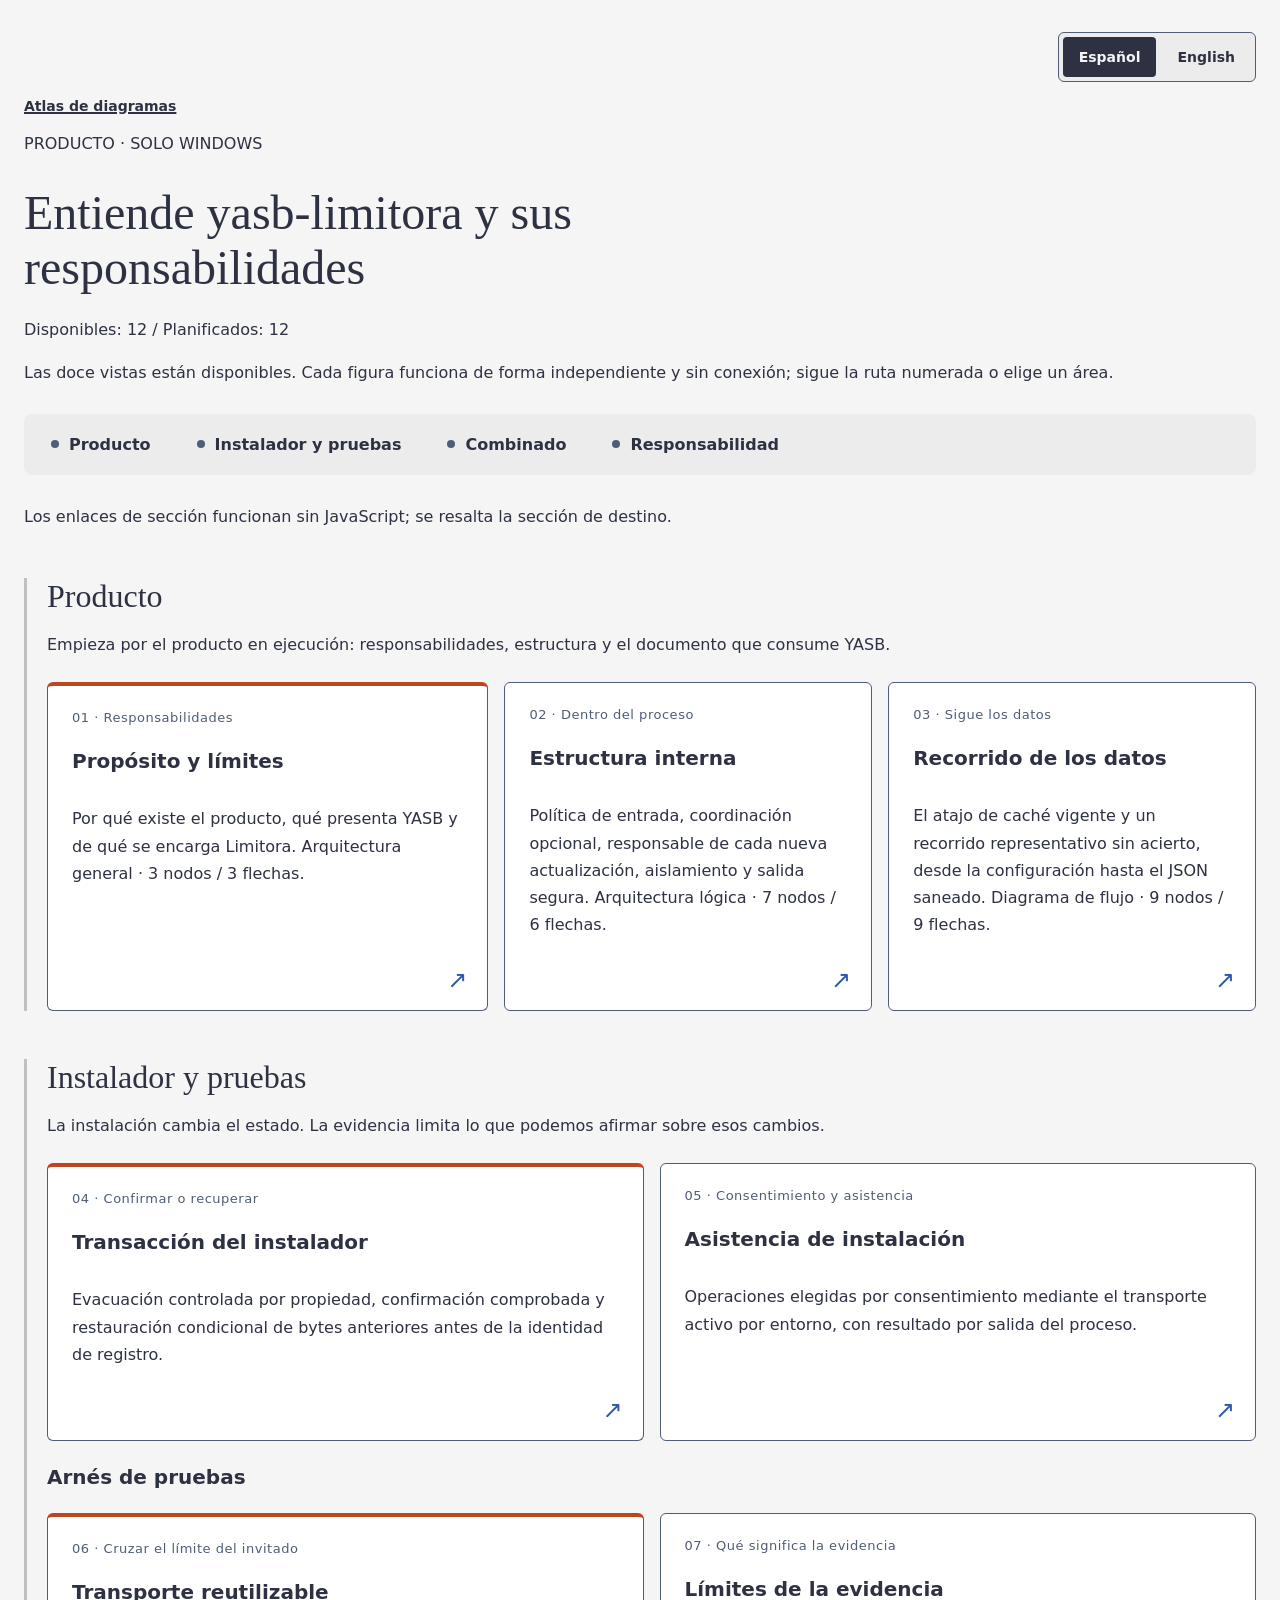
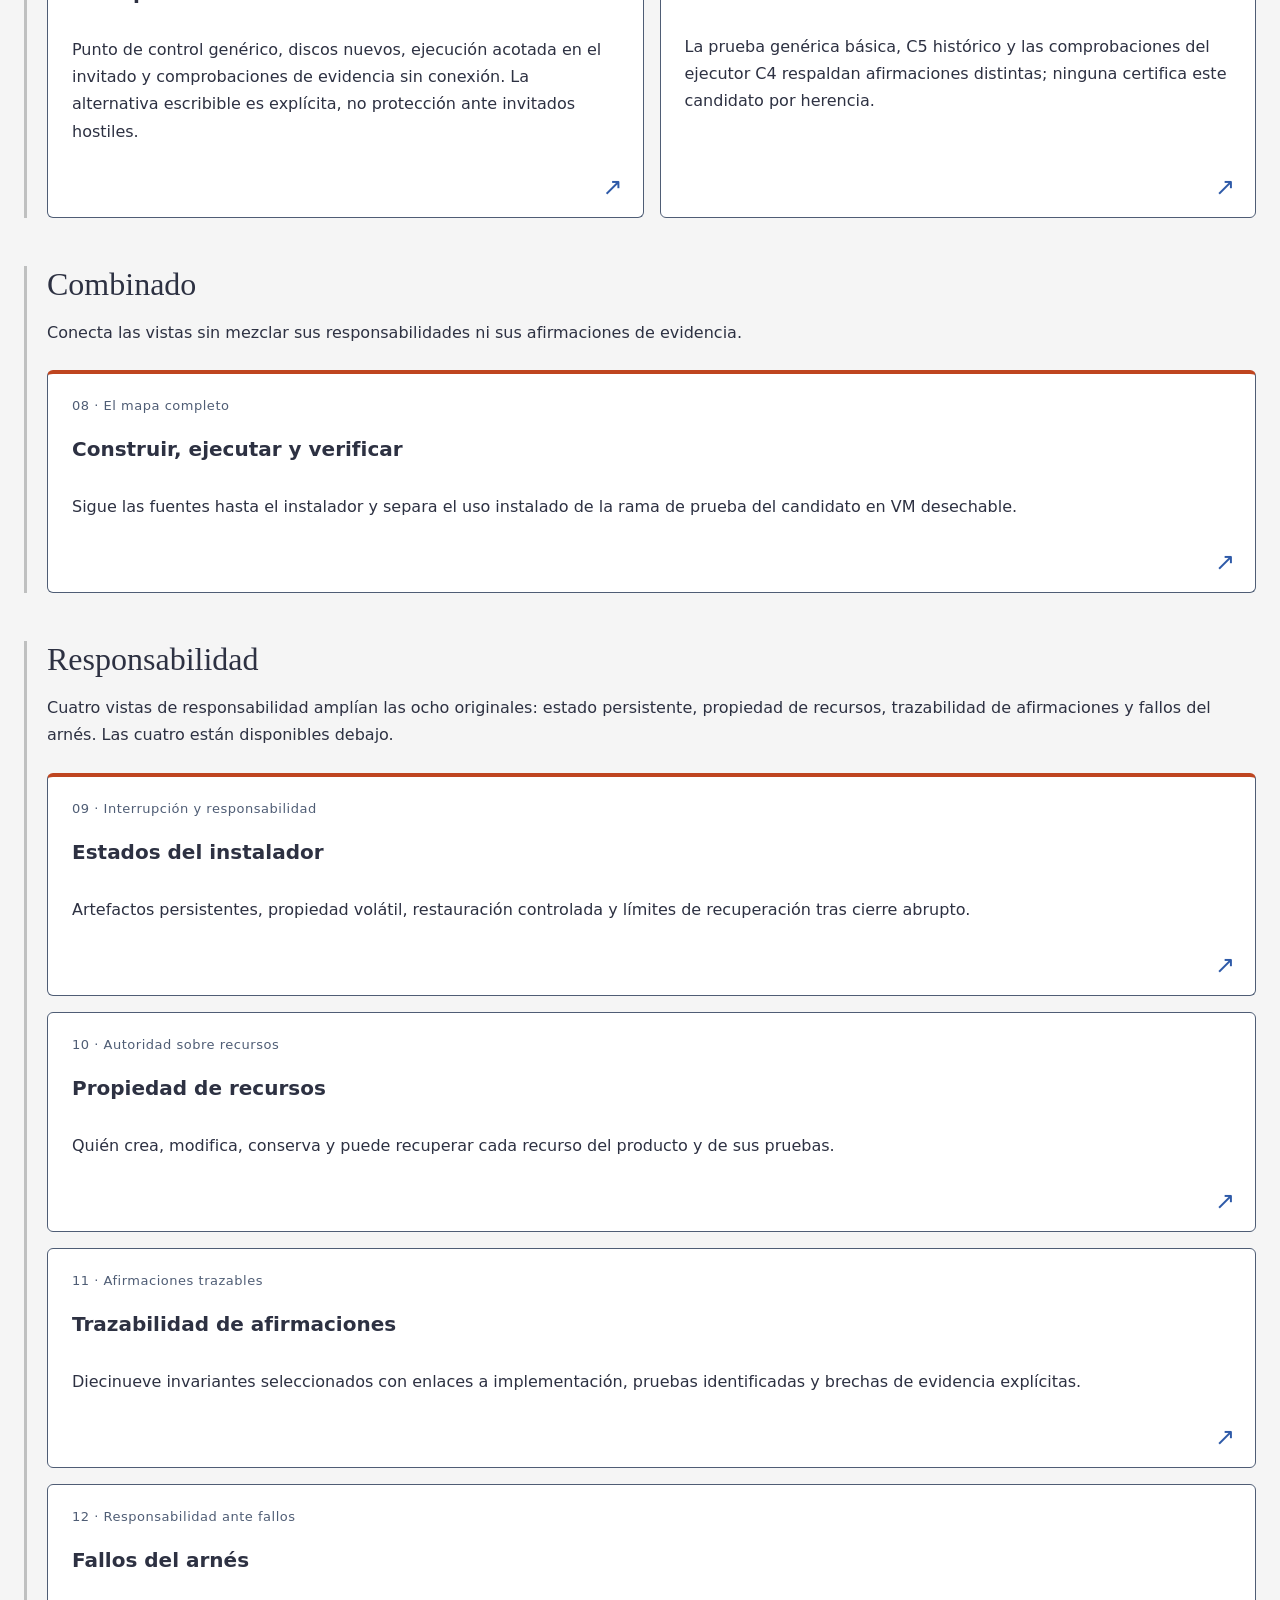
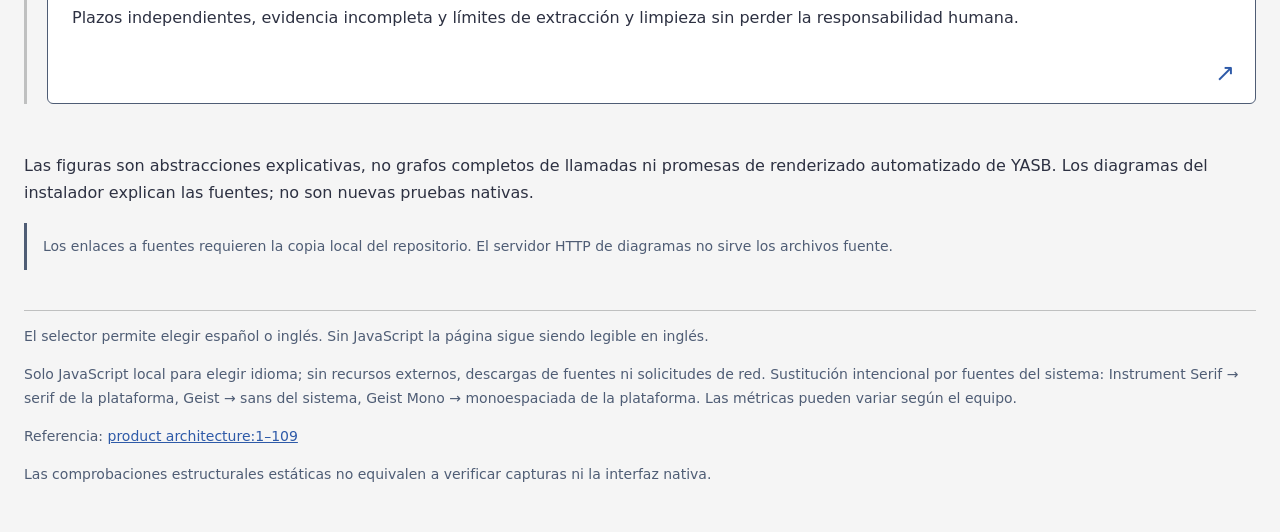
==== commit dcce1560: "docs(atlas): map harness failures and retained responsibility" ====
--- a/docs/diagramas/index.html
+++ b/docs/diagramas/index.html
@@ -48,8 +48,8 @@
 <nav class="breadcrumb" aria-label="Breadcrumb" data-i18n-label="Breadcrumb"><a href="index.html" aria-current="page">Diagram atlas</a></nav>
 <p>PRODUCT · WINDOWS ONLY</p>
 <h1>Understand yasb-limitora and its responsibilities</h1>
-<p>Available: 11 / Planned: 12</p>
-<p>Views arrive individually. Planned cards are not links; each delivered figure will work independently and offline.</p>
+<p>Available: 12 / Planned: 12</p>
+<p>All twelve views are available. Each figure works independently and offline; follow the numbered route or choose an area.</p>
 <nav class="section-nav" aria-label="Sections" data-i18n-label="Sections"><a href="#product">Product</a><a href="#installer">Installer &amp; proof</a><a href="#combined">Combined</a><a href="#responsibility">Responsibility</a></nav>
 <p>Section links work without JavaScript; the destination section is highlighted.</p>
 <section id="product" class="atlas-area">
@@ -83,8 +83,8 @@
 </section>
 <section id="responsibility" class="atlas-area">
 <h2>Responsibility</h2>
-<p>Four responsibility views extend the original eight: persistent state, resource ownership, claim traceability, and harness failures. Pending views are not linked.</p>
-<div class="card-grid combined-grid"><a class="atlas-card" href="installer-states.html"><span class="card-kicker">09 · Interruption and responsibility</span><h3>Installer states</h3><p>Persistent artifacts, volatile ownership, guarded restoration and the limits of crash recovery.</p><span class="card-enter" aria-hidden="true"></span></a><a class="atlas-card" href="resource-ownership.html"><span class="card-kicker">10 · Resource authority</span><h3>Resource ownership</h3><p>Who creates, modifies, retains and may recover each product and proof resource.</p><span class="card-enter" aria-hidden="true"></span></a><a class="atlas-card" href="claim-traceability.html"><span class="card-kicker">11 · Traceable claims</span><h3>Claim traceability</h3><p>Nineteen selected invariants linked to implementation, named tests and explicit evidence gaps.</p><span class="card-enter" aria-hidden="true"></span></a></div>
+<p>Four responsibility views extend the original eight: persistent state, resource ownership, claim traceability, and harness failures. All four are available below.</p>
+<div class="card-grid combined-grid"><a class="atlas-card" href="installer-states.html"><span class="card-kicker">09 · Interruption and responsibility</span><h3>Installer states</h3><p>Persistent artifacts, volatile ownership, guarded restoration and the limits of crash recovery.</p><span class="card-enter" aria-hidden="true"></span></a><a class="atlas-card" href="resource-ownership.html"><span class="card-kicker">10 · Resource authority</span><h3>Resource ownership</h3><p>Who creates, modifies, retains and may recover each product and proof resource.</p><span class="card-enter" aria-hidden="true"></span></a><a class="atlas-card" href="claim-traceability.html"><span class="card-kicker">11 · Traceable claims</span><h3>Claim traceability</h3><p>Nineteen selected invariants linked to implementation, named tests and explicit evidence gaps.</p><span class="card-enter" aria-hidden="true"></span></a><a class="atlas-card" href="harness-failures.html"><span class="card-kicker">12 · Failure responsibility</span><h3>Harness failures</h3><p>Independent timeouts, incomplete evidence, extraction and cleanup limits without losing human responsibility.</p><span class="card-enter" aria-hidden="true"></span></a></div>
 </section>
 <p>Figures are explanatory abstractions, not complete call graphs or promises of automated YASB rendering. Installer diagrams explain source behavior, not new native proof.</p>
 <p class="source-hint">Source links require the local checkout. The diagram-only HTTP server does not serve source files.</p>
@@ -106,8 +106,8 @@
     "Diagram atlas": "Atlas de diagramas",
     "PRODUCT · WINDOWS ONLY": "PRODUCTO · SOLO WINDOWS",
     "Understand yasb-limitora and its responsibilities": "Entiende yasb-limitora y sus responsabilidades",
-    "Available: 11 / Planned: 12": "Disponibles: 11 / Planificados: 12",
-    "Views arrive individually. Planned cards are not links; each delivered figure will work independently and offline.": "Las vistas se incorporan individualmente. Las tarjetas planificadas no son enlaces; cada figura entregada funcionará de forma independiente y sin conexión.",
+    "Available: 12 / Planned: 12": "Disponibles: 12 / Planificados: 12",
+    "All twelve views are available. Each figure works independently and offline; follow the numbered route or choose an area.": "Las doce vistas están disponibles. Cada figura funciona de forma independiente y sin conexión; sigue la ruta numerada o elige un área.",
     "Product": "Producto",
     "Installer & proof": "Instalador y pruebas",
     "Combined": "Combinado",
@@ -142,13 +142,16 @@
     "Proof harness": "Arnés de pruebas",
     "Installation changes state. Evidence limits what we can claim about those changes.": "La instalación cambia el estado. La evidencia limita lo que podemos afirmar sobre esos cambios.",
     "Connect the views without merging their responsibilities or evidence claims.": "Conecta las vistas sin mezclar sus responsabilidades ni sus afirmaciones de evidencia.",
-    "Four responsibility views extend the original eight: persistent state, resource ownership, claim traceability, and harness failures. Pending views are not linked.": "Cuatro vistas de responsabilidad amplían las ocho originales: estado persistente, propiedad de recursos, trazabilidad de afirmaciones y fallos del arnés. Las pendientes no tienen enlaces.",
+    "Four responsibility views extend the original eight: persistent state, resource ownership, claim traceability, and harness failures. All four are available below.": "Cuatro vistas de responsabilidad amplían las ocho originales: estado persistente, propiedad de recursos, trazabilidad de afirmaciones y fallos del arnés. Las cuatro están disponibles debajo.",
     "09 · Interruption and responsibility": "09 · Interrupción y responsabilidad",
     "Installer states": "Estados del instalador",
     "10 · Resource authority": "10 · Autoridad sobre recursos",
     "Resource ownership": "Propiedad de recursos",
     "11 · Traceable claims": "11 · Afirmaciones trazables",
     "Claim traceability": "Trazabilidad de afirmaciones",
+    "12 · Failure responsibility": "12 · Responsabilidad ante fallos",
+    "Harness failures": "Fallos del arnés",
+    "Independent timeouts, incomplete evidence, extraction and cleanup limits without losing human responsibility.": "Plazos independientes, evidencia incompleta y límites de extracción y limpieza sin perder la responsabilidad humana.",
     "Nineteen selected invariants linked to implementation, named tests and explicit evidence gaps.": "Diecinueve invariantes seleccionados con enlaces a implementación, pruebas identificadas y brechas de evidencia explícitas.",
     "Who creates, modifies, retains and may recover each product and proof resource.": "Quién crea, modifica, conserva y puede recuperar cada recurso del producto y de sus pruebas.",
     "Persistent artifacts, volatile ownership, guarded restoration and the limits of crash recovery.": "Artefactos persistentes, propiedad volátil, restauración controlada y límites de recuperación tras cierre abrupto.",
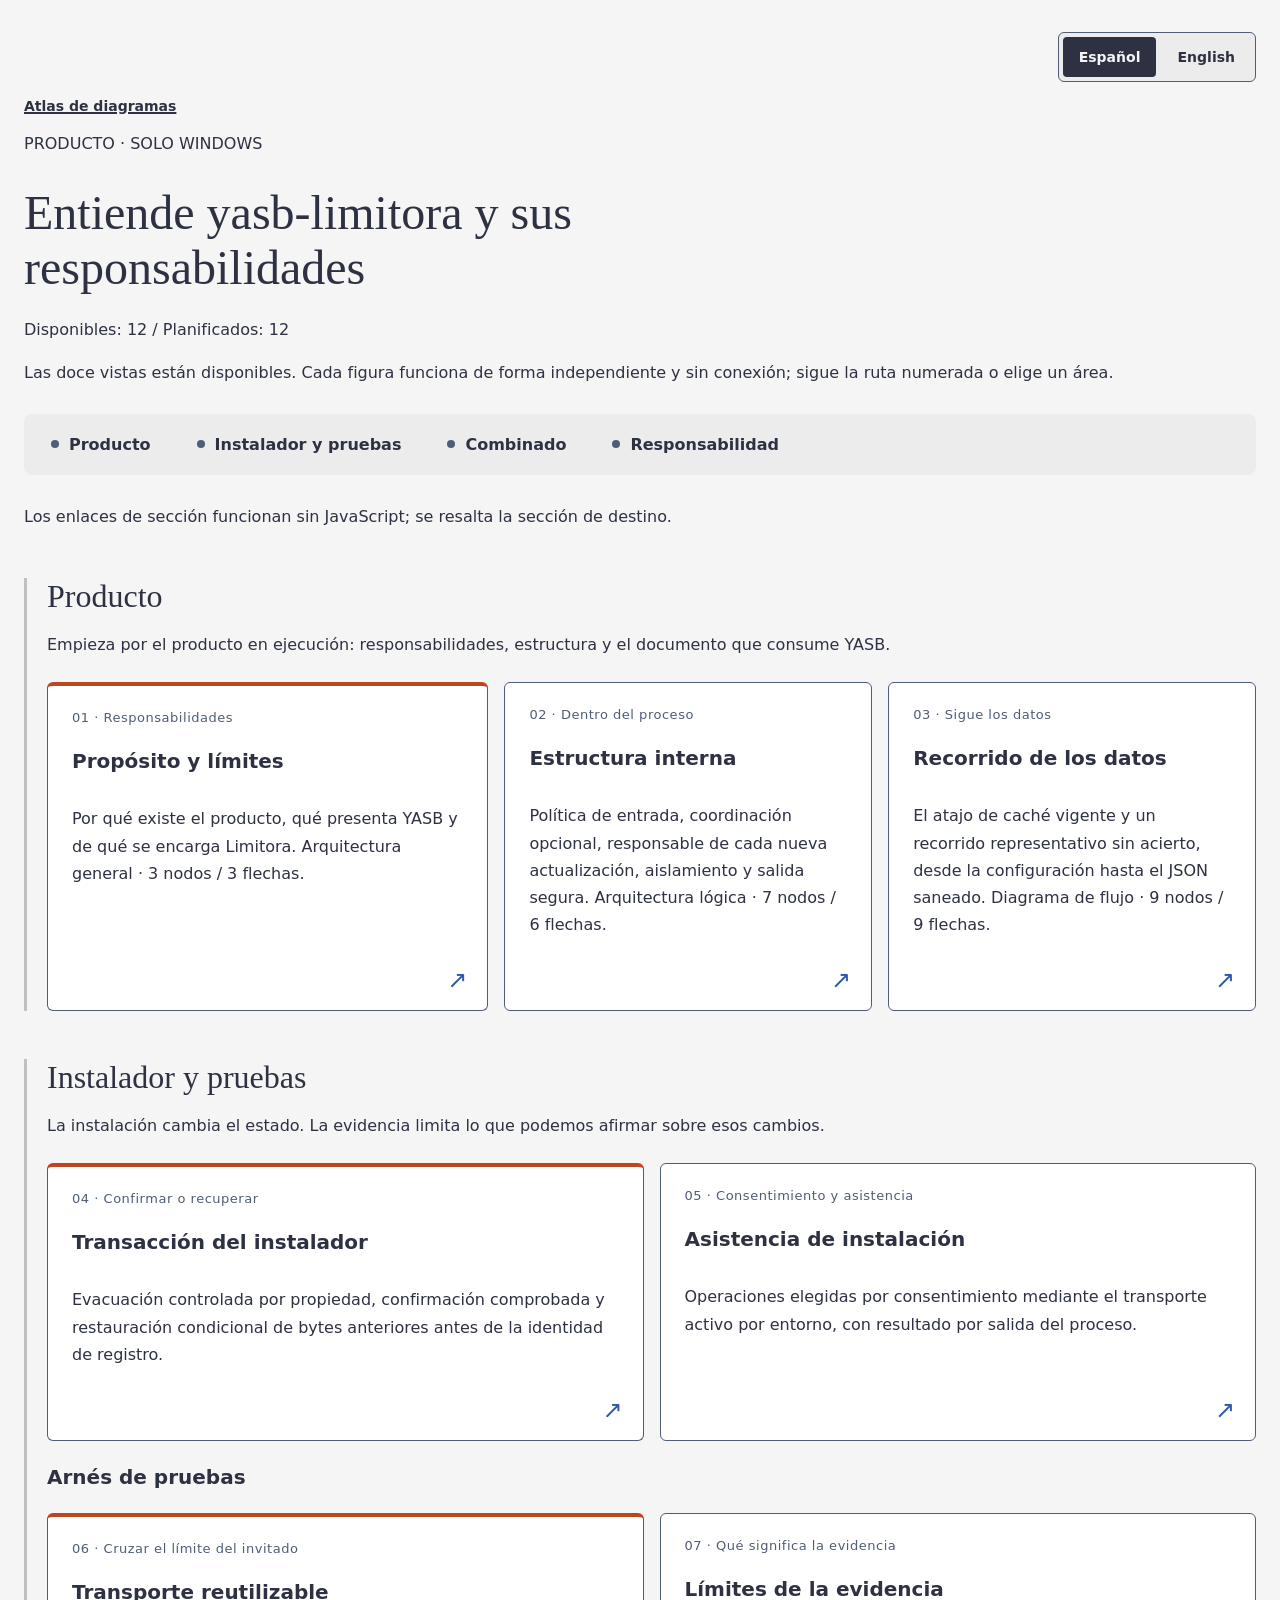
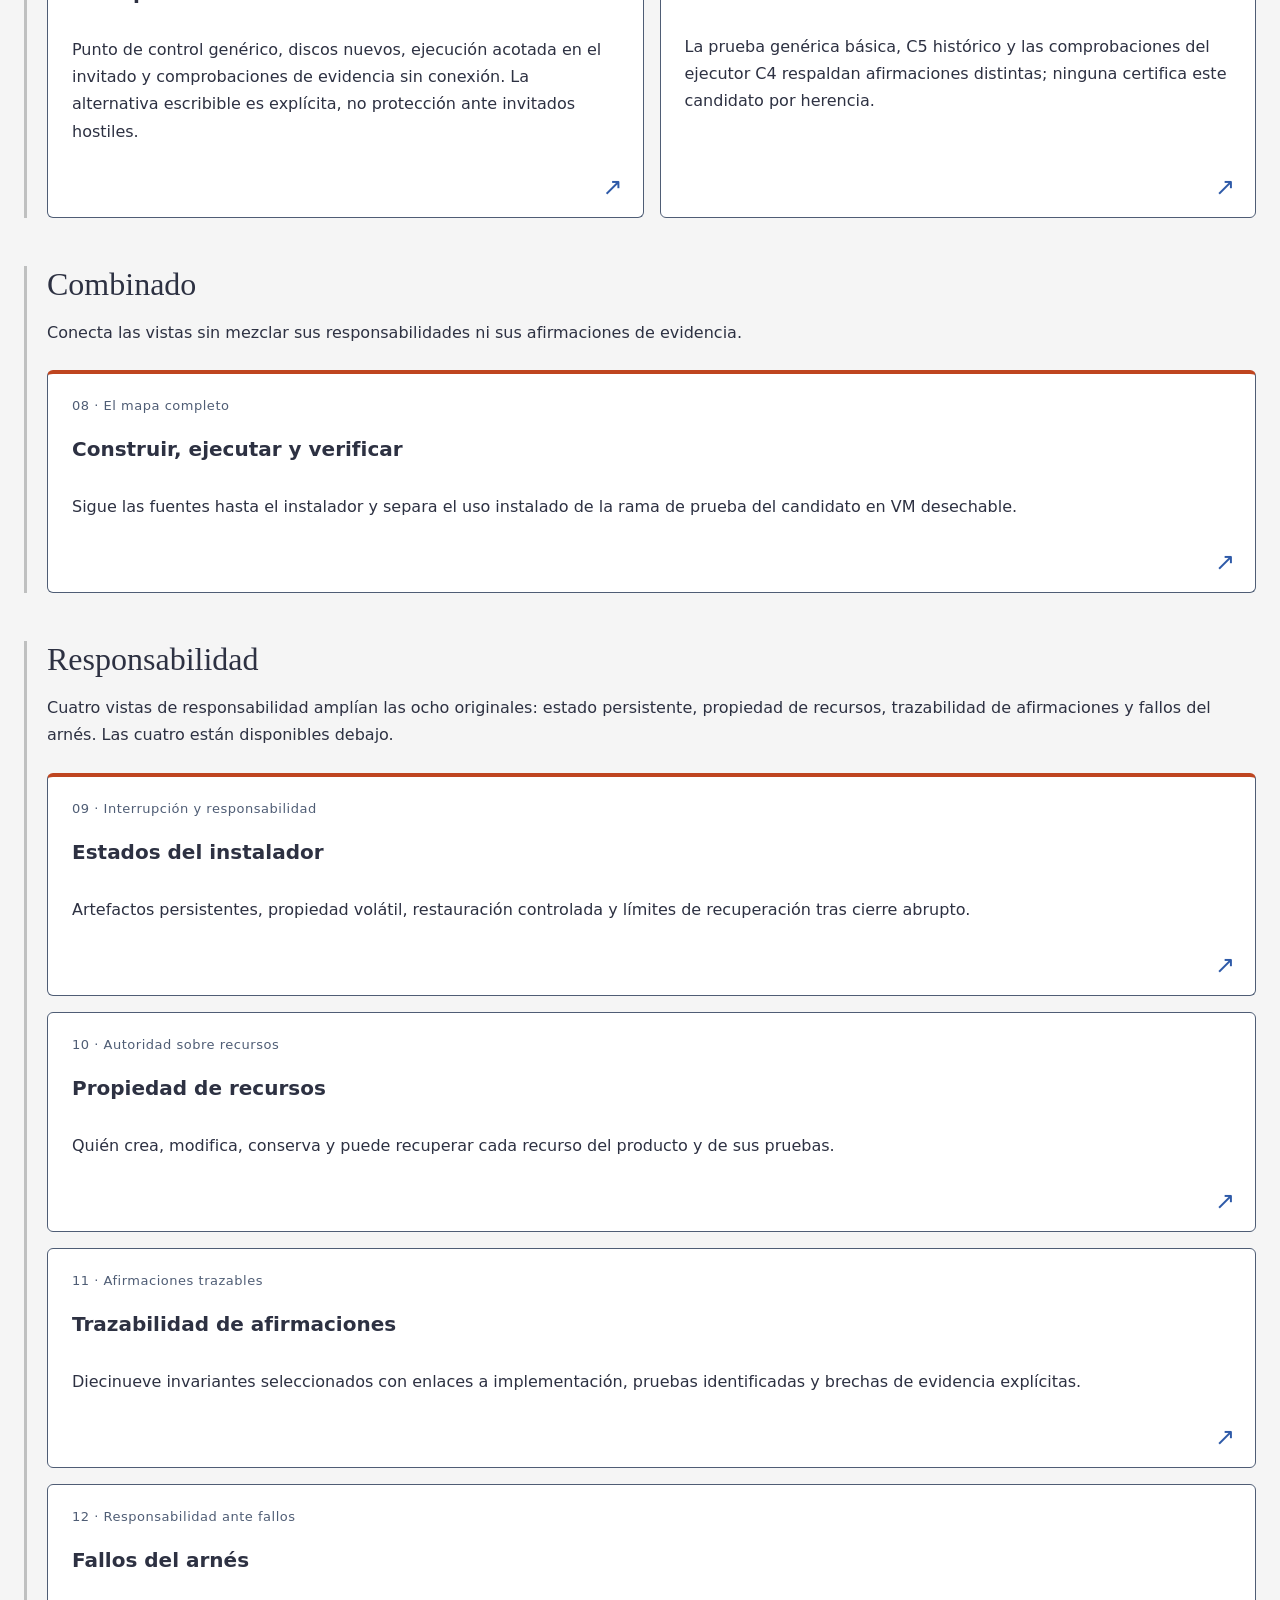
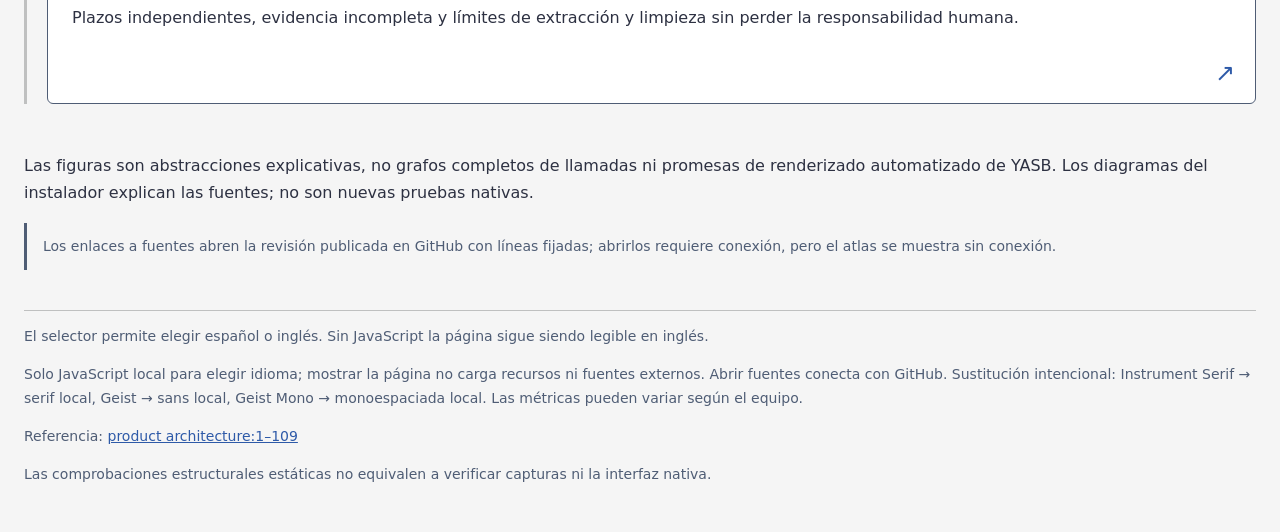
==== commit 43fdeb5c: "fix(atlas): link source references to published GitHub revision" ====
--- a/docs/diagramas/index.html
+++ b/docs/diagramas/index.html
@@ -87,11 +87,11 @@
 <div class="card-grid combined-grid"><a class="atlas-card" href="installer-states.html"><span class="card-kicker">09 · Interruption and responsibility</span><h3>Installer states</h3><p>Persistent artifacts, volatile ownership, guarded restoration and the limits of crash recovery.</p><span class="card-enter" aria-hidden="true"></span></a><a class="atlas-card" href="resource-ownership.html"><span class="card-kicker">10 · Resource authority</span><h3>Resource ownership</h3><p>Who creates, modifies, retains and may recover each product and proof resource.</p><span class="card-enter" aria-hidden="true"></span></a><a class="atlas-card" href="claim-traceability.html"><span class="card-kicker">11 · Traceable claims</span><h3>Claim traceability</h3><p>Nineteen selected invariants linked to implementation, named tests and explicit evidence gaps.</p><span class="card-enter" aria-hidden="true"></span></a><a class="atlas-card" href="harness-failures.html"><span class="card-kicker">12 · Failure responsibility</span><h3>Harness failures</h3><p>Independent timeouts, incomplete evidence, extraction and cleanup limits without losing human responsibility.</p><span class="card-enter" aria-hidden="true"></span></a></div>
 </section>
 <p>Figures are explanatory abstractions, not complete call graphs or promises of automated YASB rendering. Installer diagrams explain source behavior, not new native proof.</p>
-<p class="source-hint">Source links require the local checkout. The diagram-only HTTP server does not serve source files.</p>
+<p class="source-hint">Source links open the published GitHub revision with pinned line anchors; clicking them requires a network connection, but the atlas renders offline.</p>
 <footer>
 <p>Spanish and English are available through the language selector. Without JavaScript the page remains readable in English.</p>
-<p>Only local language-selection JavaScript; no external assets, font downloads, or network requests. Intentional system fallback: Instrument Serif → platform serif, Geist → system sans, Geist Mono → platform monospace. Font metrics can vary by machine.</p>
-<p>Reference: <a href="../architecture/README.md#L1-L109">product architecture:1–109</a></p>
+<p>Only local language-selection JavaScript; rendering loads no external assets or fonts. Source clicks open GitHub over the network. Intentional system fallback: Instrument Serif → platform serif, Geist → system sans, Geist Mono → platform monospace. Font metrics can vary by machine.</p>
+<p>Reference: <a href="https://github.com/dnieblesdev/yasb-limitora/blob/8e4bd6016ca99b4ef20e7eb3555b79525bba3a00/docs/architecture/README.md#L1-L109" target="_blank" rel="noopener noreferrer">product architecture:1–109</a></p>
 <p>Static structural checks do not constitute screenshot or native UI verification.</p>
 </footer>
 </main>
@@ -156,9 +156,9 @@
     "Who creates, modifies, retains and may recover each product and proof resource.": "Quién crea, modifica, conserva y puede recuperar cada recurso del producto y de sus pruebas.",
     "Persistent artifacts, volatile ownership, guarded restoration and the limits of crash recovery.": "Artefactos persistentes, propiedad volátil, restauración controlada y límites de recuperación tras cierre abrupto.",
     "Figures are explanatory abstractions, not complete call graphs or promises of automated YASB rendering. Installer diagrams explain source behavior, not new native proof.": "Las figuras son abstracciones explicativas, no grafos completos de llamadas ni promesas de renderizado automatizado de YASB. Los diagramas del instalador explican las fuentes; no son nuevas pruebas nativas.",
-    "Source links require the local checkout. The diagram-only HTTP server does not serve source files.": "Los enlaces a fuentes requieren la copia local del repositorio. El servidor HTTP de diagramas no sirve los archivos fuente.",
+    "Source links open the published GitHub revision with pinned line anchors; clicking them requires a network connection, but the atlas renders offline.": "Los enlaces a fuentes abren la revisión publicada en GitHub con líneas fijadas; abrirlos requiere conexión, pero el atlas se muestra sin conexión.",
     "Spanish and English are available through the language selector. Without JavaScript the page remains readable in English.": "El selector permite elegir español o inglés. Sin JavaScript la página sigue siendo legible en inglés.",
-    "Only local language-selection JavaScript; no external assets, font downloads, or network requests. Intentional system fallback: Instrument Serif → platform serif, Geist → system sans, Geist Mono → platform monospace. Font metrics can vary by machine.": "Solo JavaScript local para elegir idioma; sin recursos externos, descargas de fuentes ni solicitudes de red. Sustitución intencional por fuentes del sistema: Instrument Serif → serif de la plataforma, Geist → sans del sistema, Geist Mono → monoespaciada de la plataforma. Las métricas pueden variar según el equipo.",
+    "Only local language-selection JavaScript; rendering loads no external assets or fonts. Source clicks open GitHub over the network. Intentional system fallback: Instrument Serif → platform serif, Geist → system sans, Geist Mono → platform monospace. Font metrics can vary by machine.": "Solo JavaScript local para elegir idioma; mostrar la página no carga recursos ni fuentes externos. Abrir fuentes conecta con GitHub. Sustitución intencional: Instrument Serif → serif local, Geist → sans local, Geist Mono → monoespaciada local. Las métricas pueden variar según el equipo.",
     "Reference:": "Referencia:",
     "Static structural checks do not constitute screenshot or native UI verification.": "Las comprobaciones estructurales estáticas no equivalen a verificar capturas ni la interfaz nativa."
   };
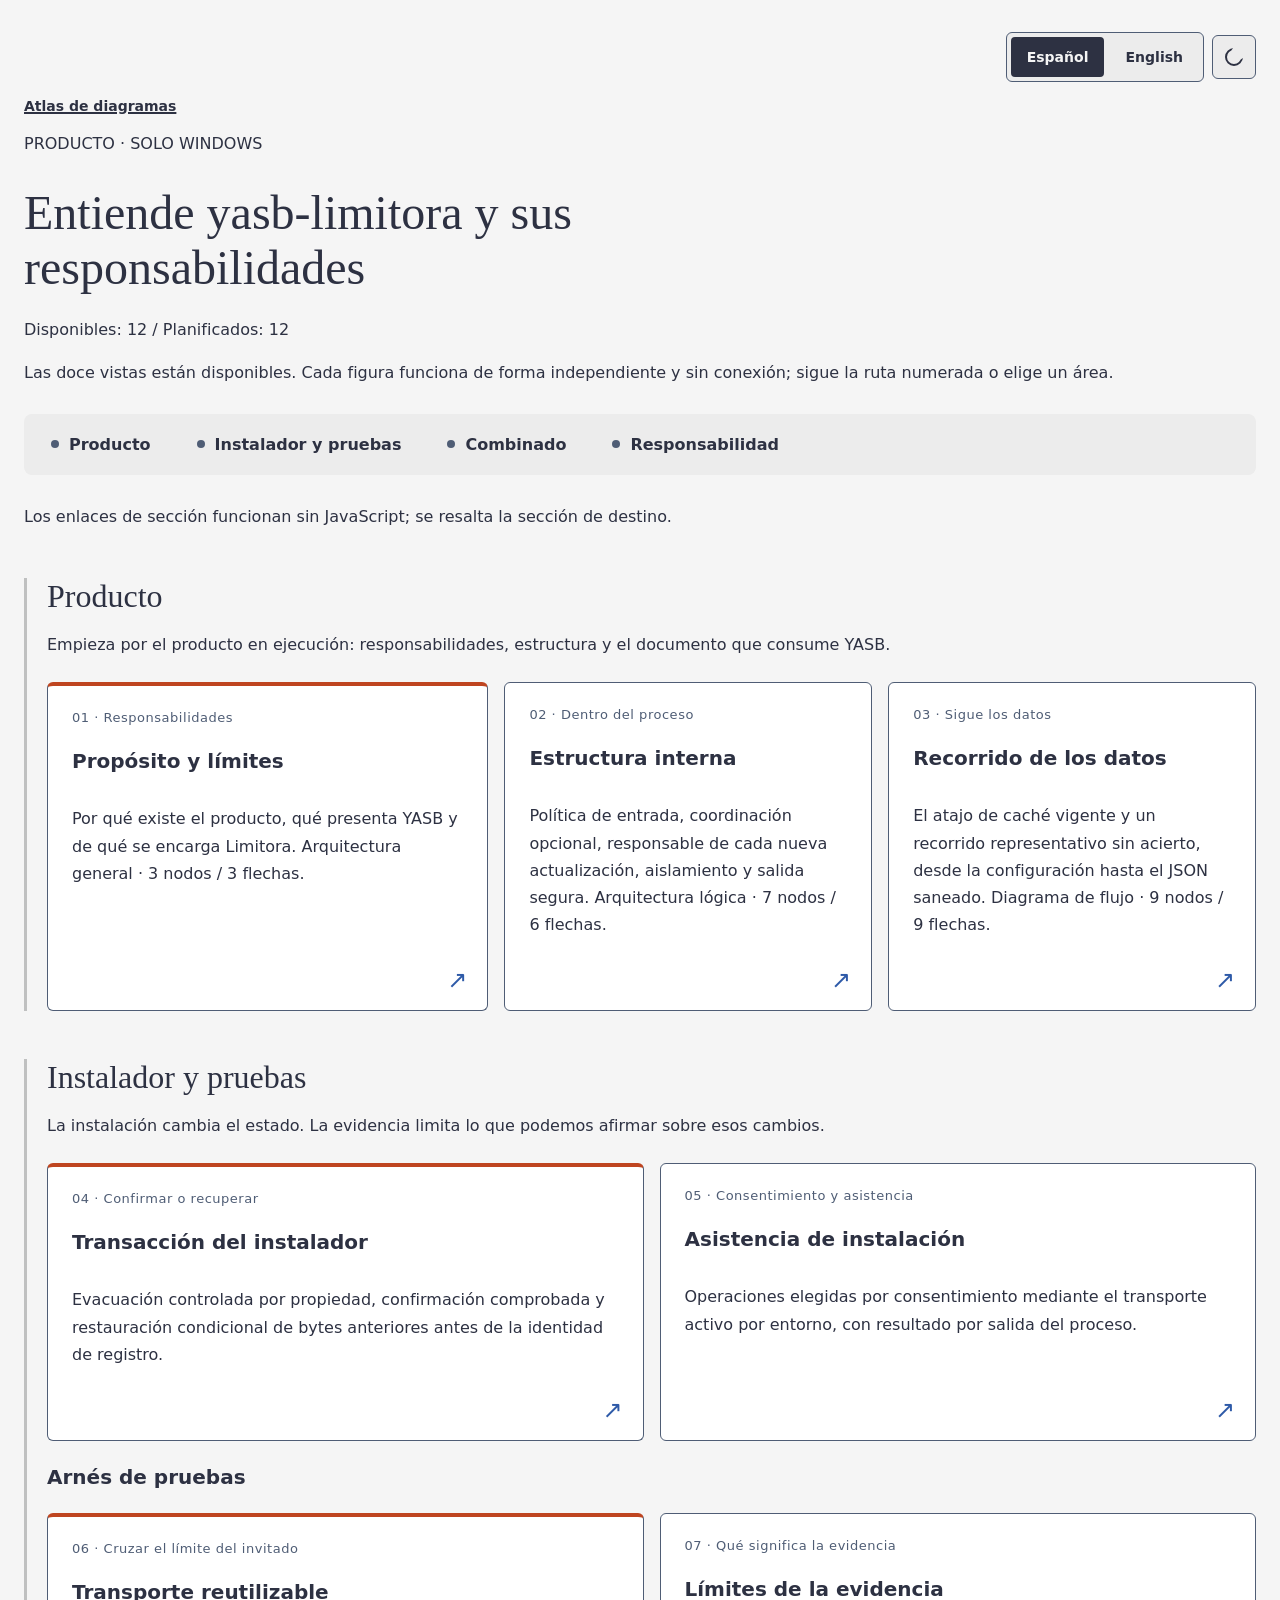
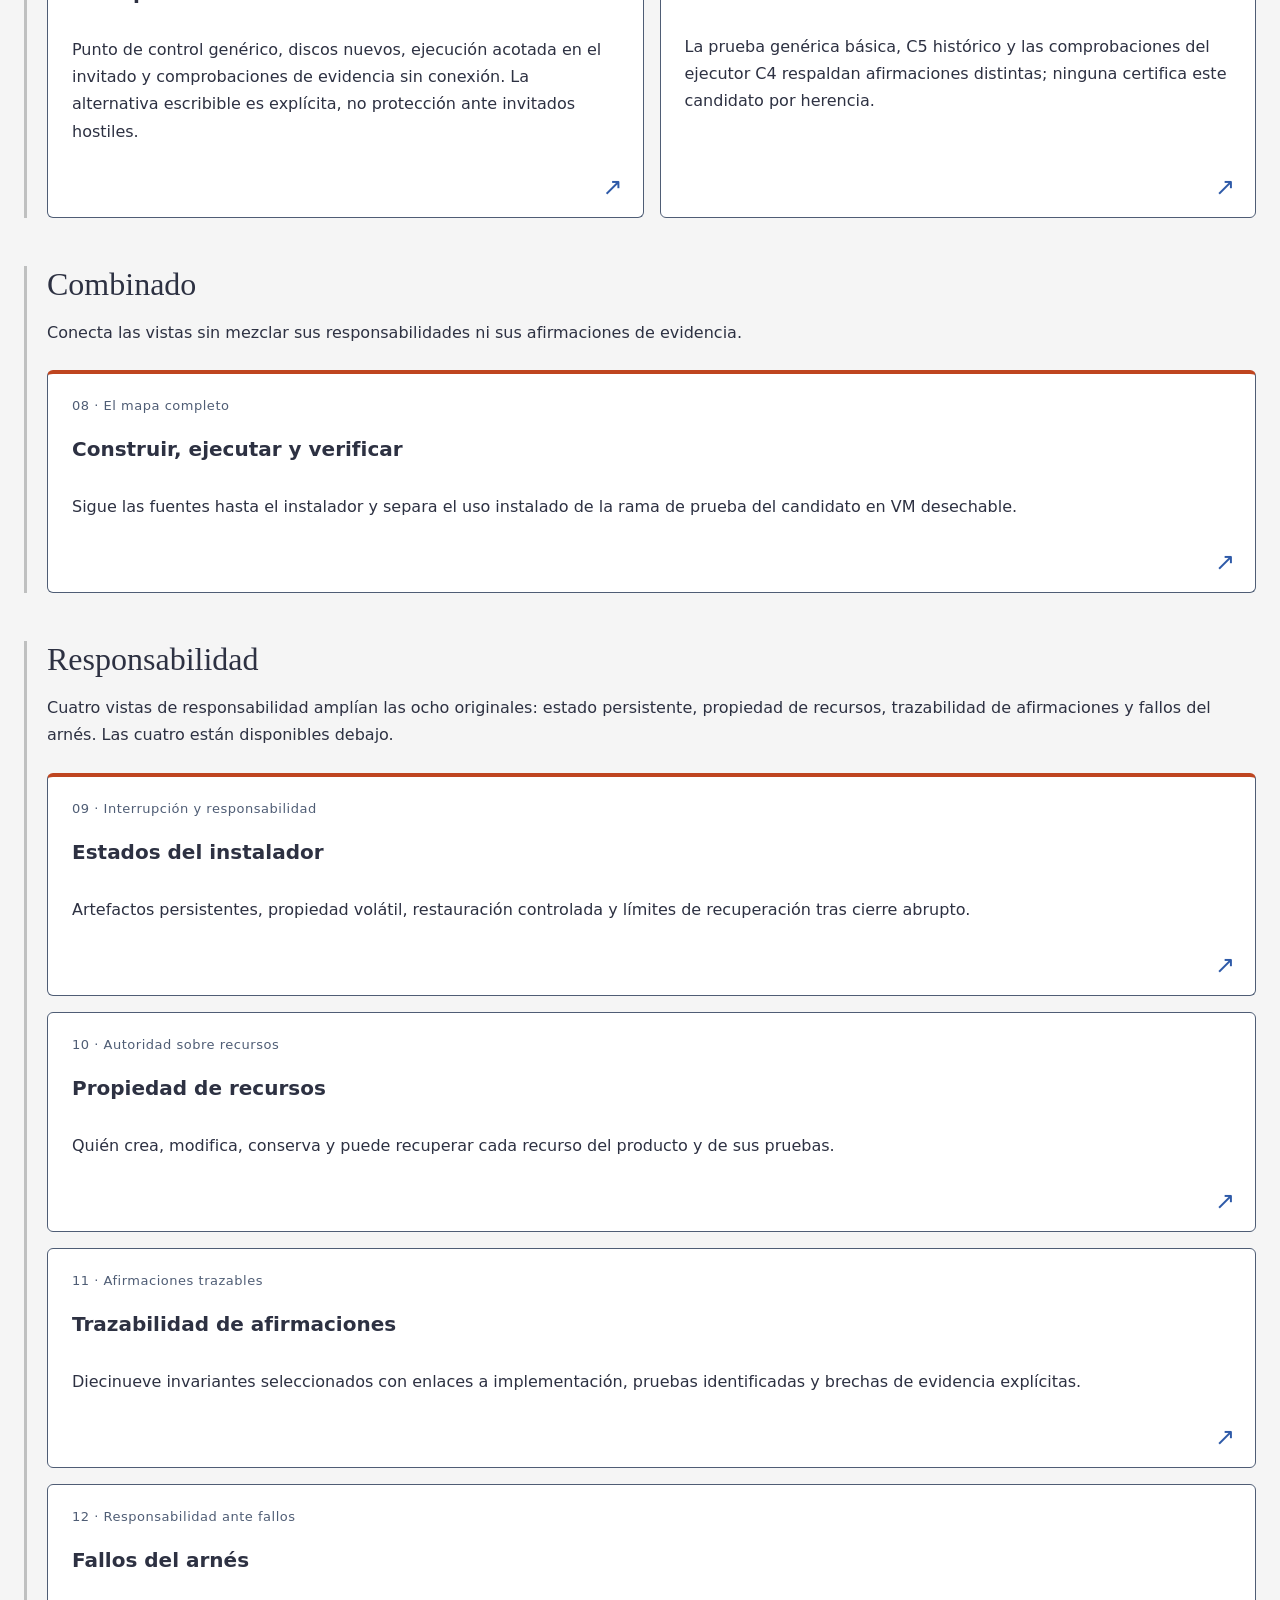
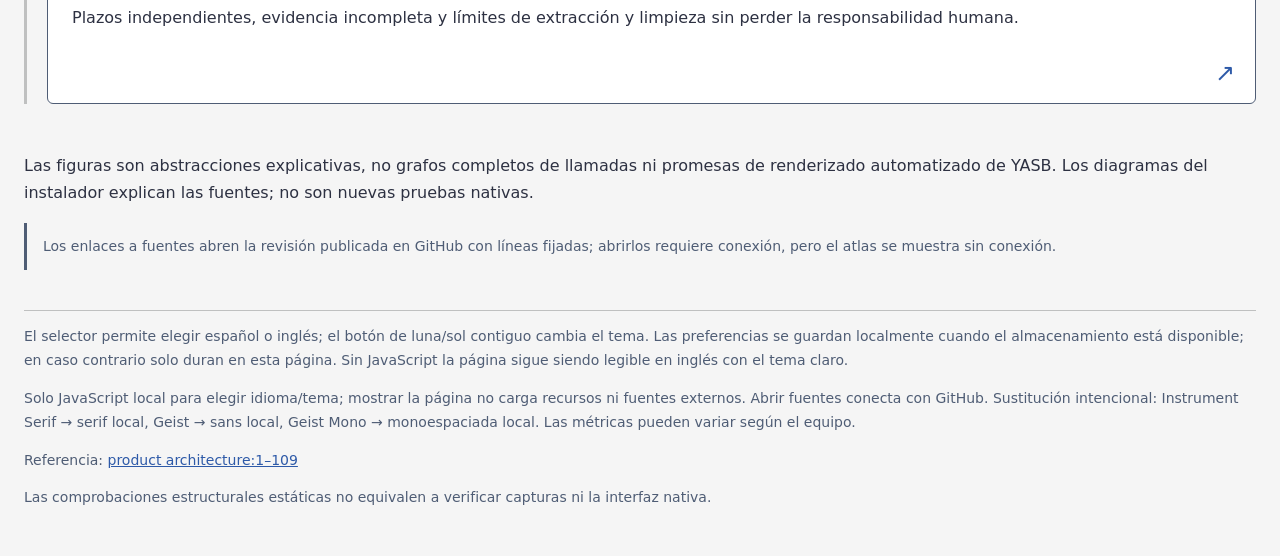
==== commit d5596cbf: "feat(atlas): add persistent light and dark theme toggle" ====
--- a/docs/diagramas/index.html
+++ b/docs/diagramas/index.html
@@ -6,45 +6,61 @@
 <title>yasb-limitora product diagrams</title>
 <style>
 *{box-sizing:border-box}
-body{margin:0;background:#f5f5f5;color:#2d3142;font-family:'Geist',system-ui,sans-serif}
+body{margin:0;background:var(--paper);color:var(--ink);font-family:'Geist',system-ui,sans-serif}
 main{max-width:1280px;min-width:0;margin:auto;padding:32px 24px}
 h1{font:400 clamp(32px,4vw,48px) 'Instrument Serif',serif;max-width:840px;line-height:1.15;margin:28px 0 20px}
 h2{font:400 32px 'Instrument Serif',serif;margin:0 0 12px}
 h3{font-size:20px;margin:0 0 16px}
-a{color:#2e5aa8}
+a{color:var(--link)}
 p{line-height:1.7}
-footer{border-top:1px solid #bfc0c0;margin-top:40px;font-size:14px;color:#4f5d75}
-.breadcrumb{display:flex;flex-wrap:wrap;gap:12px;align-items:center;font-size:14px;margin:16px 0;color:#4f5d75}
-.breadcrumb [aria-current=page]{font-weight:600;color:#2d3142;text-decoration-thickness:2px}
-.section-nav{display:flex;flex-wrap:wrap;gap:8px;padding:8px;background:#ececec;border-radius:8px;margin:28px 0}
-.section-nav a{display:flex;align-items:center;gap:10px;padding:12px 18px;border:1px solid transparent;border-radius:4px;color:#2d3142;text-decoration:none;font-weight:600}
-.section-nav a::before{content:'';width:8px;height:8px;border-radius:50%;background:#4f5d75;display:inline-block;flex-shrink:0}
-.section-nav a:hover{border-color:#2e5aa8}
-.atlas-area{margin:48px 0;padding:0 0 0 20px;border-left:3px solid #bfc0c0;scroll-margin-top:24px}
-.atlas-area:target{border-left-color:#bf4520}
+footer{border-top:1px solid var(--rule-solid);margin-top:40px;font-size:14px;color:var(--muted)}
+.breadcrumb{display:flex;flex-wrap:wrap;gap:12px;align-items:center;font-size:14px;margin:16px 0;color:var(--muted)}
+.breadcrumb [aria-current=page]{font-weight:600;color:var(--ink);text-decoration-thickness:2px}
+.section-nav{display:flex;flex-wrap:wrap;gap:8px;padding:8px;background:var(--paper-2);border-radius:8px;margin:28px 0}
+.section-nav a{display:flex;align-items:center;gap:10px;padding:12px 18px;border:1px solid transparent;border-radius:4px;color:var(--ink);text-decoration:none;font-weight:600}
+.section-nav a::before{content:'';width:8px;height:8px;border-radius:50%;background:var(--muted);display:inline-block;flex-shrink:0}
+.section-nav a:hover{border-color:var(--link)}
+.atlas-area{margin:48px 0;padding:0 0 0 20px;border-left:3px solid var(--rule-solid);scroll-margin-top:24px}
+.atlas-area:target{border-left-color:var(--accent)}
 .card-grid{display:grid;grid-template-columns:1.2fr 1fr 1fr;gap:16px;margin:24px 0}
 .installer-grid{grid-template-columns:1fr 1fr}
-.atlas-card,.planned-card{position:relative;display:flex;flex-direction:column;min-width:0;padding:24px;background:#fff;border:1px solid #4f5d75;border-radius:6px;color:#2d3142;text-decoration:none}
-.atlas-card:first-child,.planned-card:first-child{border-top:4px solid #bf4520}
-.atlas-card:hover{border-color:#2e5aa8;background:#ececec}
-.card-enter::after{content:'↗';position:absolute;right:20px;bottom:16px;color:#2e5aa8;font-size:24px}
+.atlas-card,.planned-card{position:relative;display:flex;flex-direction:column;min-width:0;padding:24px;background:var(--surface);border:1px solid var(--muted);border-radius:6px;color:var(--ink);text-decoration:none}
+.atlas-card:first-child,.planned-card:first-child{border-top:4px solid var(--accent)}
+.atlas-card:hover{border-color:var(--link);background:var(--paper-2)}
+.card-enter::after{content:'↗';position:absolute;right:20px;bottom:16px;color:var(--link);font-size:24px}
 .atlas-card{padding-bottom:56px}
-.card-kicker{font-size:13px;letter-spacing:.04em;color:#4f5d75;margin-bottom:24px}
-.planned-card p{margin:0;font-size:15px;color:#4f5d75}
+.card-kicker{font-size:13px;letter-spacing:.04em;color:var(--muted);margin-bottom:24px}
+.planned-card p{margin:0;font-size:15px;color:var(--muted)}
 .combined-grid{grid-template-columns:1fr}
-.source-hint{padding:12px 16px;border-left:3px solid #4f5d75;font-size:14px;color:#4f5d75}
+.source-hint{padding:12px 16px;border-left:3px solid var(--muted);font-size:14px;color:var(--muted)}
 [hidden]{display:none!important}
-#language-controls{width:fit-content;margin-left:auto;border:1px solid #4f5d75;border-radius:6px;padding:4px;background:#ececec}
-#language-controls button{font:600 14px 'Geist',system-ui,sans-serif;min-height:40px;padding:8px 16px;border:0;background:transparent;color:#2d3142;cursor:pointer}
-#language-controls [aria-pressed=true]{background:#2d3142;color:#f5f5f5;border-radius:4px}
-a:focus-visible,button:focus-visible{outline:3px solid #2e5aa8;outline-offset:4px}
+#language-controls{width:fit-content;margin-left:auto;border:1px solid var(--muted);border-radius:6px;padding:4px;background:var(--paper-2)}
+#language-controls button{font:600 14px 'Geist',system-ui,sans-serif;min-height:40px;padding:8px 16px;border:0;background:transparent;color:var(--ink);cursor:pointer}
+#language-controls [aria-pressed=true]{background:var(--ink);color:var(--paper);border-radius:4px}
+a:focus-visible,button:focus-visible{outline:3px solid var(--link);outline-offset:4px}
 @media(max-width:900px){.card-grid{grid-template-columns:1fr 1fr}}
 @media(max-width:640px){main{padding:20px 16px}.section-nav a{padding:10px 12px}.atlas-area{padding-left:12px}.card-grid{grid-template-columns:1fr}.planned-card{padding:20px}.card-kicker{margin-bottom:16px}}
 @media print{#language-controls{display:none}.card-grid{grid-template-columns:1fr 1fr}.planned-card{break-inside:avoid}}
+
+/* Light retains the original palette. Dark soft/link text is lifted for surface contrast. */
+:root{--paper:#f5f5f5;--paper-2:#ececec;--surface:#fff;--ink:#2d3142;--muted:#4f5d75;--soft:#5a6580;--rule-solid:#bfc0c0;--accent:#bf4520;--link:#2e5aa8;color-scheme:light}
+:root[data-theme="dark"]{--paper:#2d3142;--paper-2:#393e53;--surface:#393e53;--ink:#f5f5f5;--muted:#bfc0c0;--soft:#bfc0c0;--rule-solid:rgba(191,192,192,0.25);--accent:#f08a59;--link:#8ab4ef;color-scheme:dark}
+.control-bar{display:flex;flex-wrap:wrap;justify-content:flex-end;align-items:center;gap:8px}
+.control-bar #language-controls{margin:0}
+#theme-toggle{box-sizing:border-box;display:grid;place-items:center;min-width:44px;min-height:44px;padding:10px;border:1px solid var(--muted);border-radius:6px;background:var(--paper-2);color:var(--ink);cursor:pointer}
+#theme-toggle:hover{border-color:var(--link)}
+.theme-icon{box-sizing:border-box;position:relative;display:block;border:2px solid currentColor;border-radius:50%}
+.theme-moon{width:18px;height:18px}
+.theme-moon::after{content:'';position:absolute;inset:-4px -4px 4px 4px;border-radius:50%;background:var(--paper-2)}
+.theme-sun{display:none;width:12px;height:12px}
+.theme-sun::before{content:'';position:absolute;inset:-7px;border:2px dashed currentColor;border-radius:50%}
+:root[data-theme="dark"] .theme-moon{display:none}
+:root[data-theme="dark"] .theme-sun{display:block}
+@media print{.control-bar{display:none}}
 </style>
 </head>
 <body><main>
-<div id="language-controls" hidden role="group" aria-label="Language" data-i18n-label="Language"><button type="button" data-language="es" lang="es" aria-pressed="false">Español</button> <button type="button" data-language="en" lang="en" aria-pressed="false">English</button></div>
+<div class="control-bar"><div id="language-controls" hidden role="group" aria-label="Language" data-i18n-label="Language"><button type="button" data-language="es" lang="es" aria-pressed="false">Español</button> <button type="button" data-language="en" lang="en" aria-pressed="false">English</button></div><button id="theme-toggle" hidden type="button" aria-pressed="false" aria-label="Switch to dark theme" title="Switch to dark theme"><span class="theme-icon theme-moon" aria-hidden="true"></span><span class="theme-icon theme-sun" aria-hidden="true"></span></button></div>
 <nav class="breadcrumb" aria-label="Breadcrumb" data-i18n-label="Breadcrumb"><a href="index.html" aria-current="page">Diagram atlas</a></nav>
 <p>PRODUCT · WINDOWS ONLY</p>
 <h1>Understand yasb-limitora and its responsibilities</h1>
@@ -89,8 +105,8 @@
 <p>Figures are explanatory abstractions, not complete call graphs or promises of automated YASB rendering. Installer diagrams explain source behavior, not new native proof.</p>
 <p class="source-hint">Source links open the published GitHub revision with pinned line anchors; clicking them requires a network connection, but the atlas renders offline.</p>
 <footer>
-<p>Spanish and English are available through the language selector. Without JavaScript the page remains readable in English.</p>
-<p>Only local language-selection JavaScript; rendering loads no external assets or fonts. Source clicks open GitHub over the network. Intentional system fallback: Instrument Serif → platform serif, Geist → system sans, Geist Mono → platform monospace. Font metrics can vary by machine.</p>
+<p>Spanish and English are available through the language selector; the adjacent moon/sun button switches themes. Choices are saved locally when storage is available; otherwise they last for this page only. Without JavaScript the page remains readable in English with the light theme.</p>
+<p>Only local language/theme-selection JavaScript; rendering loads no external assets or fonts. Source clicks open GitHub over the network. Intentional system fallback: Instrument Serif → platform serif, Geist → system sans, Geist Mono → platform monospace. Font metrics can vary by machine.</p>
 <p>Reference: <a href="https://github.com/dnieblesdev/yasb-limitora/blob/8e4bd6016ca99b4ef20e7eb3555b79525bba3a00/docs/architecture/README.md#L1-L109" target="_blank" rel="noopener noreferrer">product architecture:1–109</a></p>
 <p>Static structural checks do not constitute screenshot or native UI verification.</p>
 </footer>
@@ -157,8 +173,8 @@
     "Persistent artifacts, volatile ownership, guarded restoration and the limits of crash recovery.": "Artefactos persistentes, propiedad volátil, restauración controlada y límites de recuperación tras cierre abrupto.",
     "Figures are explanatory abstractions, not complete call graphs or promises of automated YASB rendering. Installer diagrams explain source behavior, not new native proof.": "Las figuras son abstracciones explicativas, no grafos completos de llamadas ni promesas de renderizado automatizado de YASB. Los diagramas del instalador explican las fuentes; no son nuevas pruebas nativas.",
     "Source links open the published GitHub revision with pinned line anchors; clicking them requires a network connection, but the atlas renders offline.": "Los enlaces a fuentes abren la revisión publicada en GitHub con líneas fijadas; abrirlos requiere conexión, pero el atlas se muestra sin conexión.",
-    "Spanish and English are available through the language selector. Without JavaScript the page remains readable in English.": "El selector permite elegir español o inglés. Sin JavaScript la página sigue siendo legible en inglés.",
-    "Only local language-selection JavaScript; rendering loads no external assets or fonts. Source clicks open GitHub over the network. Intentional system fallback: Instrument Serif → platform serif, Geist → system sans, Geist Mono → platform monospace. Font metrics can vary by machine.": "Solo JavaScript local para elegir idioma; mostrar la página no carga recursos ni fuentes externos. Abrir fuentes conecta con GitHub. Sustitución intencional: Instrument Serif → serif local, Geist → sans local, Geist Mono → monoespaciada local. Las métricas pueden variar según el equipo.",
+    "Spanish and English are available through the language selector; the adjacent moon/sun button switches themes. Choices are saved locally when storage is available; otherwise they last for this page only. Without JavaScript the page remains readable in English with the light theme.": "El selector permite elegir español o inglés; el botón de luna/sol contiguo cambia el tema. Las preferencias se guardan localmente cuando el almacenamiento está disponible; en caso contrario solo duran en esta página. Sin JavaScript la página sigue siendo legible en inglés con el tema claro.",
+    "Only local language/theme-selection JavaScript; rendering loads no external assets or fonts. Source clicks open GitHub over the network. Intentional system fallback: Instrument Serif → platform serif, Geist → system sans, Geist Mono → platform monospace. Font metrics can vary by machine.": "Solo JavaScript local para elegir idioma/tema; mostrar la página no carga recursos ni fuentes externos. Abrir fuentes conecta con GitHub. Sustitución intencional: Instrument Serif → serif local, Geist → sans local, Geist Mono → monoespaciada local. Las métricas pueden variar según el equipo.",
     "Reference:": "Referencia:",
     "Static structural checks do not constitute screenshot or native UI verification.": "Las comprobaciones estructurales estáticas no equivalen a verificar capturas ni la interfaz nativa."
   };
@@ -174,6 +190,33 @@
   }
   const controls = document.getElementById('language-controls');
   const buttons = controls.querySelectorAll('button');
+  const themeButton = document.getElementById('theme-toggle');
+  let theme = 'light';
+  const updateThemeControl = () => {
+    const dark = theme === 'dark';
+    const spanish = document.documentElement.lang === 'es';
+    const label = spanish
+      ? (dark ? 'Activar tema claro' : 'Activar tema oscuro')
+      : (dark ? 'Switch to light theme' : 'Switch to dark theme');
+    themeButton.setAttribute('aria-label', label);
+    themeButton.title = label;
+    themeButton.setAttribute('aria-pressed', String(dark));
+  };
+  const applyTheme = selected => {
+    theme = selected === 'dark' ? 'dark' : 'light';
+    document.documentElement.dataset.theme = theme;
+    updateThemeControl();
+  };
+  try {
+    const saved = localStorage.getItem('yasb-limitora-theme');
+    if (saved === 'light' || saved === 'dark') theme = saved;
+  } catch (_) { /* Storage may be unavailable, including on file://. */ }
+  applyTheme(theme);
+  themeButton.addEventListener('click', () => {
+    applyTheme(theme === 'dark' ? 'light' : 'dark');
+    try { localStorage.setItem('yasb-limitora-theme', theme); } catch (_) { /* Session-only choice. */ }
+  });
+  themeButton.hidden = false;
   const applyLanguage = language => {
     for (const {node, original, english} of entries) {
       node.textContent = original.replace(english, language === 'es' ? translations[english] : english);
@@ -184,6 +227,7 @@
       element.setAttribute('aria-label', language === 'es' ? translations[english] : english);
     }
     for (const button of buttons) button.setAttribute('aria-pressed', String(button.dataset.language === language));
+    updateThemeControl();
   };
   let language = 'es';
   try {
